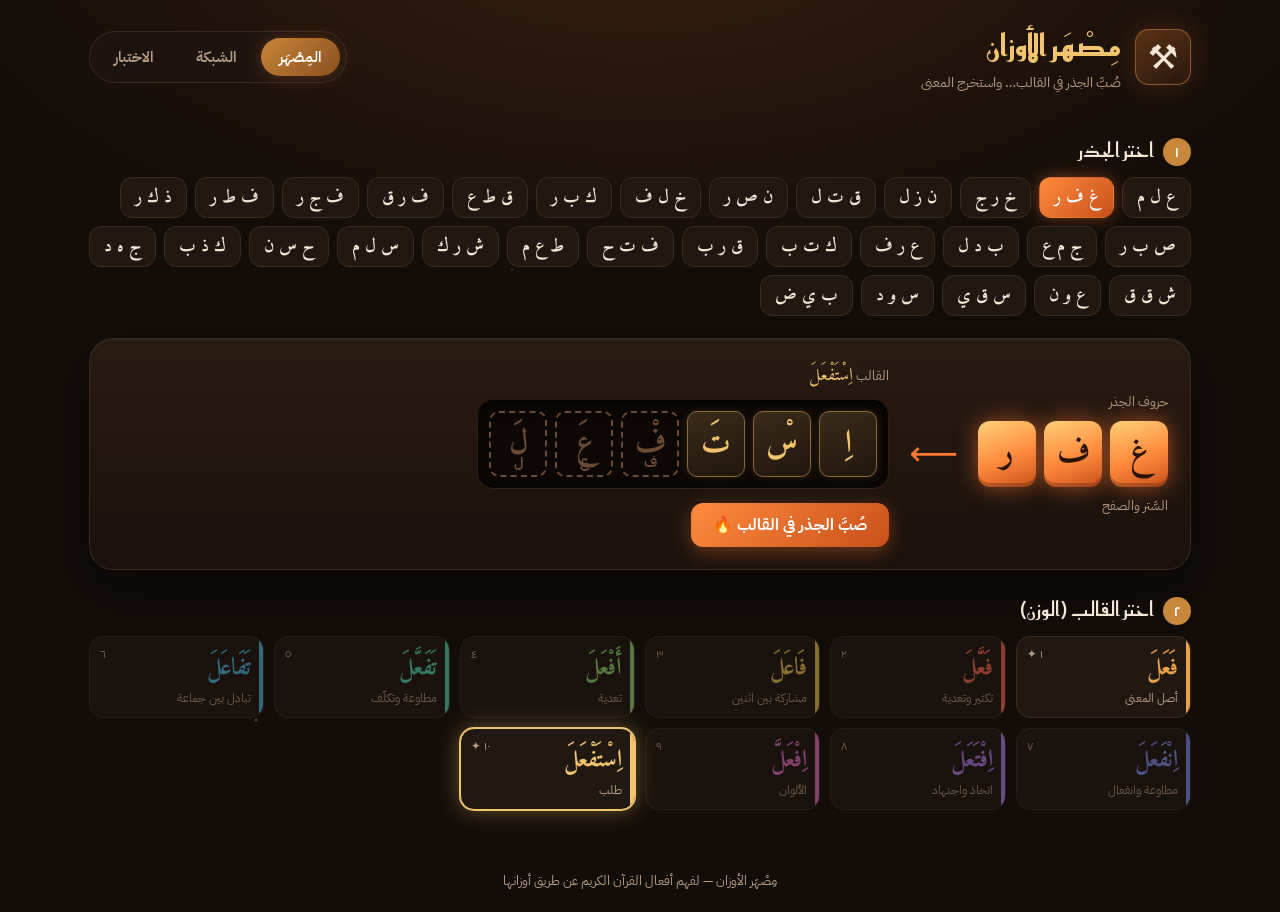
==== index.html @ 7104c115 "Mishar al-Awzan: forge, grid and quiz for Arabic verb forms in the Quran Co-Authored-By: Claude Opus" ====
<!doctype html>
<html lang="ar" dir="rtl">
<head>
<meta charset="utf-8">
<meta name="viewport" content="width=device-width, initial-scale=1">
<title>مِصْهَر الأوزان</title>
<meta name="description" content="اكتشف أوزان الأفعال العربية في القرآن الكريم: صُبَّ حروف الجذر في قالب الوزن واكتشف المعنى">
<link rel="preconnect" href="https://fonts.googleapis.com">
<link rel="preconnect" href="https://fonts.gstatic.com" crossorigin>
<link href="https://fonts.googleapis.com/css2?family=Amiri:wght@400;700&family=Reem+Kufi:wght@500;700&family=IBM+Plex+Sans+Arabic:wght@400;500;600&display=swap" rel="stylesheet">
<link rel="stylesheet" href="css/style.css">
</head>
<body>
<div class="embers" aria-hidden="true"></div>
<header class="top">
  <div class="brand">
    <span class="logo">⚒</span>
    <div>
      <h1>مِصْهَر الأوزان</h1>
      <p>صُبَّ الجذر في القالب… واستخرج المعنى</p>
    </div>
  </div>
  <nav class="tabs" role="tablist">
    <button class="tab active" data-view="forge" role="tab">المِصْهَر</button>
    <button class="tab" data-view="grid" role="tab">الشبكة</button>
    <button class="tab" data-view="quiz" role="tab">الاختبار</button>
  </nav>
</header>

<main>
  <!-- المصهر -->
  <section id="forge" class="view active">
    <div class="step">
      <h2><span class="num">١</span> اختر الجذر</h2>
      <div id="rootList" class="chips"></div>
    </div>

    <div class="anvil">
      <div class="ingots-wrap">
        <div class="label">حروف الجذر</div>
        <div id="ingots" class="ingots"></div>
        <div id="rootGloss" class="gloss"></div>
      </div>
      <div class="pour-arrow" aria-hidden="true">⟵</div>
      <div class="mold-wrap">
        <div class="label">القالب <span id="moldName"></span></div>
        <div id="mold" class="mold"></div>
        <button id="pourBtn" class="pour">صُبَّ الجذر في القالب 🔥</button>
      </div>
    </div>

    <div class="step">
      <h2><span class="num">٢</span> اختر القالب (الوزن)</h2>
      <div id="waznList" class="molds"></div>
    </div>

    <div id="result" class="result hidden"></div>
  </section>

  <!-- الشبكة -->
  <section id="grid" class="view">
    <div class="intro">
      <p>كل سطر <b>جذر</b>، وكل عمود <b>وزن</b>. الخانة المضيئة فعلٌ ورد في القرآن الكريم.
      اقرأ <b>عمودًا</b> لترى المعنى نفسه يتكرّر في جذور مختلفة، واقرأ <b>سطرًا</b> لترى الجذر الواحد يتشكّل بمعانٍ متعدّدة.</p>
      <div class="legend">
        <span><i class="lg on"></i> ورد في القرآن</span>
        <span><i class="lg gen"></i> صيغة قياسية لم ترد في القرآن</span>
      </div>
    </div>
    <div class="grid-scroll"><table id="gridTable" class="gtable"></table></div>
  </section>

  <!-- الاختبار -->
  <section id="quiz" class="view">
    <div class="quiz-head">
      <div class="score">النقاط: <b id="qScore">0</b> / <b id="qTotal">0</b></div>
      <div class="streak">🔥 <b id="qStreak">0</b></div>
    </div>
    <div id="quizCard" class="quiz-card"></div>
  </section>
</main>

<div id="modal" class="modal hidden" role="dialog" aria-modal="true">
  <div class="modal-box">
    <button class="close" aria-label="إغلاق">✕</button>
    <div id="modalBody"></div>
  </div>
</div>

<footer class="foot">مِصْهَر الأوزان — لفهم أفعال القرآن الكريم عن طريق أوزانها</footer>

<script src="js/data.js"></script>
<script src="js/app.js"></script>
</body>
</html>
---- css/style.css ----
:root{
  --bg:#130d09; --bg2:#1d1410; --panel:#221812; --line:#3b2a1f;
  --text:#f4e7d6; --muted:#b59c84; --bronze:#c8873a; --gold:#f2c46d; --molten:#ff7a2f;
  --radius:16px;
  --f-ui:'IBM Plex Sans Arabic',system-ui,sans-serif; --f-head:'Reem Kufi',serif; --f-q:'Amiri',serif;
}
*{box-sizing:border-box}
html,body{margin:0}
body{background:radial-gradient(1200px 600px at 50% -10%,#3a1f10 0%,var(--bg) 60%) fixed,var(--bg);
  color:var(--text);font-family:var(--f-ui);line-height:1.7;min-height:100vh;overflow-x:hidden}
.embers{position:fixed;inset:0;pointer-events:none;z-index:0;
  background-image:radial-gradient(2px 2px at 20% 80%,#ff9a4a88,transparent),radial-gradient(2px 2px at 70% 60%,#ffcf6a66,transparent),
  radial-gradient(1.5px 1.5px at 40% 30%,#ff7a2f66,transparent),radial-gradient(2px 2px at 85% 20%,#ffb35a55,transparent);
  animation:float 18s linear infinite}
@keyframes float{from{transform:translateY(0)}to{transform:translateY(-60px)}}
header,main,footer{position:relative;z-index:1}
.top{display:flex;flex-wrap:wrap;gap:16px;align-items:center;justify-content:space-between;padding:20px 24px;max-width:1150px;margin:auto}
.brand{display:flex;gap:14px;align-items:center}
.logo{font-size:34px;width:56px;height:56px;display:grid;place-items:center;border-radius:14px;
  background:linear-gradient(145deg,#5a3317,#2a170c);box-shadow:inset 0 0 0 1px #8a5a2a,0 0 30px #ff7a2f33}
h1{font-family:var(--f-head);margin:0;font-size:30px;color:var(--gold);letter-spacing:0}
.brand p{margin:0;color:var(--muted);font-size:14px}
.tabs{display:flex;gap:6px;background:var(--bg2);padding:6px;border-radius:999px;border:1px solid var(--line)}
.tab{font:600 15px var(--f-ui);color:var(--muted);background:none;border:0;padding:8px 18px;border-radius:999px;cursor:pointer}
.tab.active{background:linear-gradient(135deg,var(--bronze),#8a4f1e);color:#fff;box-shadow:0 0 18px #ff7a2f44}
main{max-width:1150px;margin:auto;padding:0 24px 40px}
.view{display:none}.view.active{display:block;animation:fade .35s}
@keyframes fade{from{opacity:0;transform:translateY(6px)}to{opacity:1}}
h2{font-family:var(--f-head);font-weight:500;font-size:20px;margin:18px 0 10px;color:var(--text)}
.num{display:inline-grid;place-items:center;width:28px;height:28px;border-radius:50%;background:var(--bronze);color:#fff;font-size:15px;margin-left:6px}
.chips{display:flex;flex-wrap:wrap;gap:8px}
.chip{font:600 18px var(--f-q);background:var(--panel);color:var(--text);border:1px solid var(--line);border-radius:12px;padding:4px 14px;cursor:pointer;transition:.2s}
.chip:hover{border-color:var(--bronze)}
.chip.active{background:linear-gradient(135deg,#ff8a3d,#c8501b);border-color:transparent;color:#fff;box-shadow:0 0 16px #ff7a2f66}

.anvil{display:grid;grid-template-columns:auto auto 1fr;gap:20px;align-items:center;margin:22px 0;padding:22px;border-radius:24px;
  background:linear-gradient(180deg,#2a1b12,#1a110c);border:1px solid var(--line);box-shadow:inset 0 1px 0 #ffffff10,0 20px 50px #0008}
.label{color:var(--muted);font-size:13px;margin-bottom:8px}
.label span{color:var(--gold);font-family:var(--f-q);font-size:18px}
.ingots,.mold{display:flex;gap:8px;direction:rtl}
.ingot{width:58px;height:66px;display:grid;place-items:center;font:700 34px var(--f-q);color:#2a1408;border-radius:12px;
  background:linear-gradient(160deg,#ffd27a,#ff8a3d 55%,#c8501b);box-shadow:0 0 22px #ff7a2f88,inset 0 -4px 0 #0003}
.gloss{color:var(--muted);font-size:13px;margin-top:8px}
.pour-arrow{font-size:34px;color:var(--molten);animation:pulse 1.6s infinite}
@keyframes pulse{50%{opacity:.35;transform:translateX(-6px)}}
.mold-wrap{display:flex;flex-direction:column;align-items:flex-start}
.mold{flex-wrap:wrap;padding:12px;border-radius:16px;background:#0d0806;box-shadow:inset 0 4px 14px #000c,inset 0 0 0 1px #4a3020;min-height:90px}
.slot{width:58px;height:66px;display:grid;place-items:center;font:700 32px var(--f-q);border-radius:10px;position:relative;transition:.4s}
.slot.root{border:2px dashed #6b4a33;color:#6b4a33}
.slot.zaid{background:linear-gradient(160deg,#3a2a18,#22170e);color:var(--gold);border:1px solid #8a6a35;box-shadow:0 0 10px #f2c46d22}
.slot.filled{border-style:solid;border-color:transparent;color:#2a1408;background:linear-gradient(160deg,#ffd27a,#ff8a3d 55%,#c8501b);box-shadow:0 0 22px #ff7a2f99}
.slot.cool{background:linear-gradient(160deg,#e9d3a8,#b88a4a);box-shadow:0 0 8px #f2c46d55}
.slot .ph{font-size:14px;position:absolute;bottom:2px;color:#6b4a33;font-family:var(--f-ui)}
.pour{margin-top:14px;font:700 16px var(--f-ui);border:0;border-radius:12px;padding:10px 22px;cursor:pointer;color:#fff;
  background:linear-gradient(135deg,#ff8a3d,#c8501b);box-shadow:0 6px 20px #ff7a2f55}
.pour:disabled{opacity:.5;cursor:default}
.flyer{position:fixed;z-index:50;pointer-events:none;transition:transform .7s cubic-bezier(.5,-0.3,.4,1.2);margin:0}

.molds{display:grid;grid-template-columns:repeat(auto-fill,minmax(150px,1fr));gap:10px}
.wcard{background:var(--panel);border:1px solid var(--line);border-radius:14px;padding:10px 12px;cursor:pointer;text-align:right;color:var(--text);
  font-family:var(--f-ui);transition:.2s;position:relative;overflow:hidden}
.wcard::before{content:"";position:absolute;inset:0 0 auto auto;width:4px;height:100%;background:var(--c)}
.wcard .p{font:700 24px var(--f-q);color:var(--c)}
.wcard .s{font-size:12px;color:var(--muted)}
.wcard .n{position:absolute;left:10px;top:8px;font-size:12px;color:var(--muted)}
.wcard:hover{transform:translateY(-2px);border-color:var(--c)}
.wcard.active{border-color:var(--c);box-shadow:0 0 0 1px var(--c),0 0 22px color-mix(in srgb,var(--c) 40%,transparent)}
.wcard.dim{opacity:.55}

.result{margin-top:24px;display:grid;gap:16px}
.hidden{display:none!important}
.card{background:var(--panel);border:1px solid var(--line);border-radius:var(--radius);padding:18px 20px}
.verb-hero{display:flex;flex-wrap:wrap;gap:18px;align-items:center}
.verb-big{font:700 64px/1.2 var(--f-q);color:var(--gold);text-shadow:0 0 30px #ff7a2f88}
.tag{display:inline-block;font-size:13px;padding:2px 10px;border-radius:999px;background:#ffffff10;border:1px solid var(--line);color:var(--muted);margin:2px}
.tag.ok{background:#2f5a2a55;border-color:#5a9a4a;color:#bfe8a8}
.tag.no{background:#5a3a2a55;border-color:#8a5a3a;color:#e8c0a0}
.tag.w{border-color:var(--c);color:var(--c)}
.meaning{font-size:18px}
.why{color:var(--gold);font-weight:600}
.ayah{font:400 26px/2 var(--f-q);text-align:center;padding:14px 10px;background:linear-gradient(180deg,#1a120c,#140d09);border-radius:12px;border:1px solid #4a3020}
.ayah mark{background:none;color:var(--molten);font-weight:700;text-shadow:0 0 14px #ff7a2f88}
.ref{display:block;text-align:center;color:var(--muted);font:14px var(--f-ui);margin-top:6px}
.meanings{margin:0;padding:0;list-style:none;display:grid;gap:8px}
.meanings li{padding:8px 12px;border-radius:10px;background:#ffffff06;border-right:3px solid var(--c)}
.meanings b{color:var(--c)}
.family{display:flex;flex-wrap:wrap;gap:8px}
.fam{font:700 20px var(--f-q);padding:4px 12px;border-radius:10px;border:1px solid var(--line);background:#0d0806;color:#6b5a4a;cursor:pointer}
.fam.on{color:var(--c);border-color:var(--c)}
.fam.cur{background:var(--c);color:#1a0f08}
.compare{display:grid;grid-template-columns:repeat(auto-fill,minmax(200px,1fr));gap:10px}
.cmp{padding:10px 12px;border-radius:12px;background:#0d0806;border:1px solid var(--line);cursor:pointer}
.cmp .v{font:700 24px var(--f-q);color:var(--c)}
.cmp .m{font-size:13px;color:var(--muted)}
h3{font-family:var(--f-head);font-weight:500;margin:0 0 10px;font-size:18px;color:var(--gold)}

.intro{color:var(--muted);max-width:820px}
.intro b{color:var(--text)}
.legend{display:flex;gap:18px;font-size:13px}
.lg{display:inline-block;width:14px;height:14px;border-radius:4px;vertical-align:middle;margin-left:4px}
.lg.on{background:var(--molten)}.lg.gen{border:1px dashed #6b4a33}
.grid-scroll{overflow-x:auto;margin-top:14px;border-radius:var(--radius);border:1px solid var(--line);background:var(--panel)}
.gtable{border-collapse:separate;border-spacing:4px;min-width:900px;width:100%}
.gtable th{font:700 18px var(--f-q);color:var(--c,var(--gold));padding:6px;cursor:pointer;white-space:nowrap}
.gtable th small{display:block;font:11px var(--f-ui);color:var(--muted)}
.gtable th.rh{text-align:right;color:var(--text);position:sticky;right:0;background:var(--panel);z-index:2}
.gtable td{text-align:center;font:700 17px var(--f-q);padding:6px 4px;border-radius:8px;white-space:nowrap;height:42px}
.gtable td.on{background:color-mix(in srgb,var(--c) 22%,#140d09);color:var(--c);cursor:pointer;box-shadow:inset 0 0 0 1px color-mix(in srgb,var(--c) 60%,transparent)}
.gtable td.on:hover{background:var(--c);color:#140d09}
.gtable td.gen{color:#5a4a3c;border:1px dashed #3b2a1f;font-weight:400}
.gtable td.none{color:#3b2a1f}
.gtable tr.hl td,.gtable tr.hl th.rh{outline:1px solid #ffffff22}
.gtable .colhl{box-shadow:inset 0 0 0 2px var(--c)!important}

.quiz-head{display:flex;justify-content:space-between;margin:14px 0;font-size:16px;color:var(--muted)}
.quiz-head b{color:var(--gold)}
.quiz-card{background:var(--panel);border:1px solid var(--line);border-radius:24px;padding:24px;max-width:780px;margin:auto}
.q-title{font-family:var(--f-head);font-size:20px;color:var(--gold);margin:0 0 14px}
.opts{display:grid;grid-template-columns:1fr 1fr;gap:10px;margin-top:16px}
.opt{font:700 22px var(--f-q);padding:12px;border-radius:12px;border:1px solid var(--line);background:#0d0806;color:var(--text);cursor:pointer;transition:.2s}
.opt.small{font:500 16px var(--f-ui)}
.opt:hover:not(:disabled){border-color:var(--bronze)}
.opt.right{background:#2f5a2a;border-color:#7ac46a}
.opt.wrong{background:#5a2a2a;border-color:#c46a6a}
.feedback{margin-top:16px}
.next{margin-top:14px}
.modal{position:fixed;inset:0;background:#000b;z-index:100;display:grid;place-items:center;padding:16px}
.modal-box{background:var(--bg2);border:1px solid var(--line);border-radius:20px;max-width:720px;width:100%;max-height:88vh;overflow:auto;padding:22px;position:relative}
.close{position:absolute;left:14px;top:12px;background:none;border:0;color:var(--muted);font-size:20px;cursor:pointer}
.foot{text-align:center;color:var(--muted);font-size:13px;padding:20px}

@media (max-width:760px){
  .top{padding:16px}
  main{padding:0 16px 30px}
  h1{font-size:24px}
  .anvil{grid-template-columns:1fr;padding:16px;gap:10px}
  .pour-arrow{transform:rotate(-90deg);justify-self:center;animation:none}
  .ingot,.slot{width:44px;height:52px;font-size:26px}
  .mold{gap:5px;padding:8px}
  .verb-big{font-size:48px}
  .ayah{font-size:21px}
  .opts{grid-template-columns:1fr}
  .tab{padding:7px 12px;font-size:14px}
}
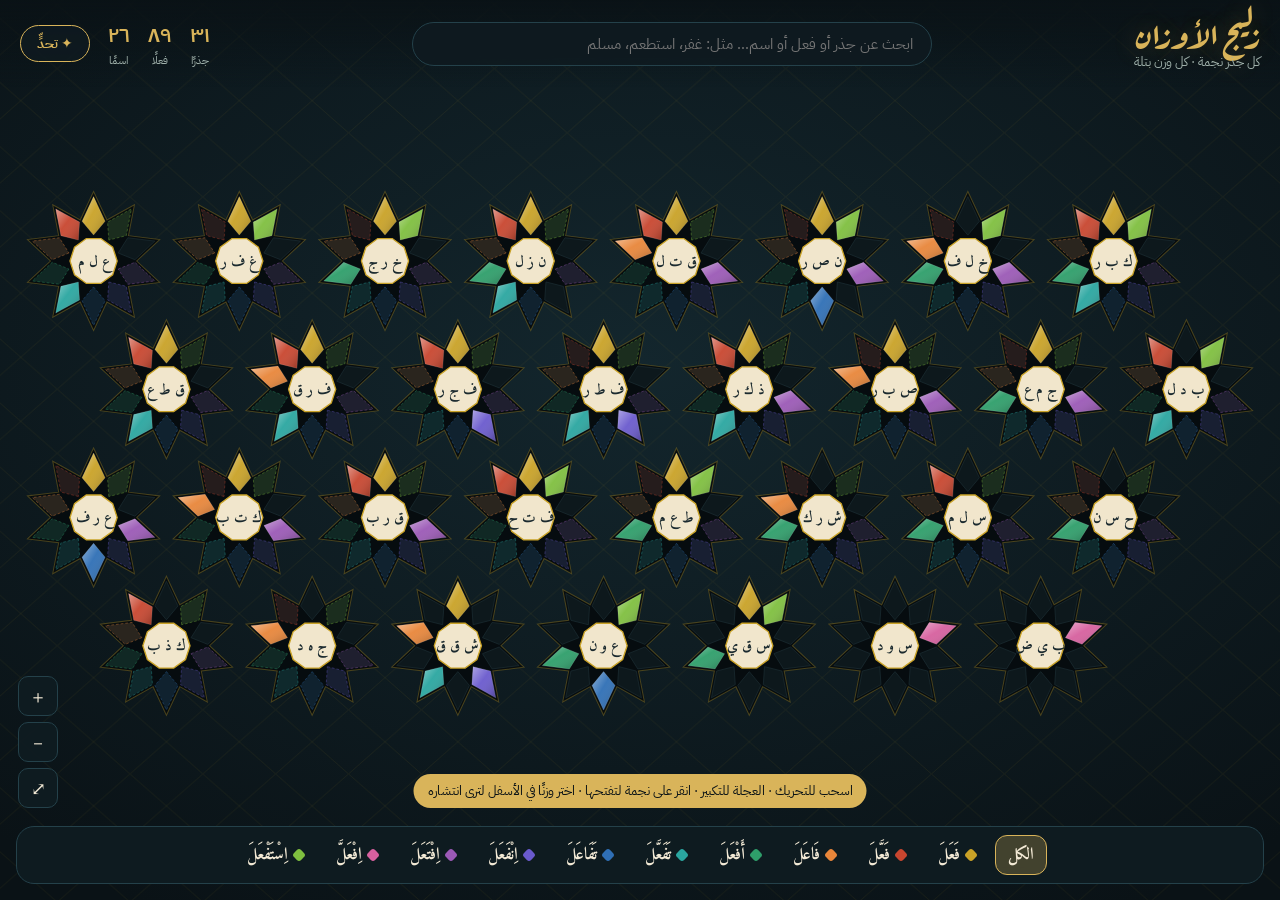
==== commit 13d2ec9c: "Redesign as a zellige wall of 10-point rosettes; add derived noun patterns Co-Authored-By: Claude Op" ====
--- a/index.html
+++ b/index.html
@@ -2,94 +2,64 @@
 <html lang="ar" dir="rtl">
 <head>
 <meta charset="utf-8">
-<meta name="viewport" content="width=device-width, initial-scale=1">
-<title>مِصْهَر الأوزان</title>
-<meta name="description" content="اكتشف أوزان الأفعال العربية في القرآن الكريم: صُبَّ حروف الجذر في قالب الوزن واكتشف المعنى">
+<meta name="viewport" content="width=device-width, initial-scale=1, maximum-scale=1">
+<title>زليج الأوزان</title>
+<meta name="description" content="أوزان الأفعال العربية ومشتقاتها في القرآن الكريم، مرسومة جدارًا من الزليج: كل جذر نجمة، وكل وزن بتلة">
 <link rel="preconnect" href="https://fonts.googleapis.com">
 <link rel="preconnect" href="https://fonts.gstatic.com" crossorigin>
-<link href="https://fonts.googleapis.com/css2?family=Amiri:wght@400;700&family=Reem+Kufi:wght@500;700&family=IBM+Plex+Sans+Arabic:wght@400;500;600&display=swap" rel="stylesheet">
+<link href="https://fonts.googleapis.com/css2?family=Amiri:wght@400;700&family=Aref+Ruqaa:wght@700&family=IBM+Plex+Sans+Arabic:wght@400;500;600&display=swap" rel="stylesheet">
 <link rel="stylesheet" href="css/style.css">
 </head>
 <body>
-<div class="embers" aria-hidden="true"></div>
-<header class="top">
+<svg id="wall" aria-label="جدار الأوزان"></svg>
+
+<header class="hud top">
   <div class="brand">
-    <span class="logo">⚒</span>
-    <div>
-      <h1>مِصْهَر الأوزان</h1>
-      <p>صُبَّ الجذر في القالب… واستخرج المعنى</p>
-    </div>
+    <h1>زليج الأوزان</h1>
+    <p>كل جذر نجمة · كل وزن بتلة</p>
   </div>
-  <nav class="tabs" role="tablist">
-    <button class="tab active" data-view="forge" role="tab">المِصْهَر</button>
-    <button class="tab" data-view="grid" role="tab">الشبكة</button>
-    <button class="tab" data-view="quiz" role="tab">الاختبار</button>
-  </nav>
+  <div class="search">
+    <input id="q" type="search" placeholder="ابحث عن جذر أو فعل أو اسم… مثل: غفر، استطعم، مسلم" autocomplete="off">
+    <div id="results" class="results hidden"></div>
+  </div>
+  <div class="stats">
+    <div><b id="sRoots">٠</b><span>جذرًا</span></div>
+    <div><b id="sVerbs">٠</b><span>فعلًا</span></div>
+    <div><b id="sNouns">٠</b><span>اسمًا</span></div>
+    <button id="quizBtn" class="pill">✦ تحدٍّ</button>
+  </div>
 </header>
 
-<main>
-  <!-- المصهر -->
-  <section id="forge" class="view active">
-    <div class="step">
-      <h2><span class="num">١</span> اختر الجذر</h2>
-      <div id="rootList" class="chips"></div>
-    </div>
+<div class="hud zoom">
+  <button data-z="in" aria-label="تكبير">＋</button>
+  <button data-z="out" aria-label="تصغير">－</button>
+  <button data-z="fit" aria-label="ملء الشاشة">⤢</button>
+</div>
 
-    <div class="anvil">
-      <div class="ingots-wrap">
-        <div class="label">حروف الجذر</div>
-        <div id="ingots" class="ingots"></div>
-        <div id="rootGloss" class="gloss"></div>
-      </div>
-      <div class="pour-arrow" aria-hidden="true">⟵</div>
-      <div class="mold-wrap">
-        <div class="label">القالب <span id="moldName"></span></div>
-        <div id="mold" class="mold"></div>
-        <button id="pourBtn" class="pour">صُبَّ الجذر في القالب 🔥</button>
-      </div>
-    </div>
+<div class="hud hint" id="hint">اسحب للتحريك · العجلة للتكبير · انقر على نجمة لتفتحها · اختر وزنًا في الأسفل لترى انتشاره</div>
 
-    <div class="step">
-      <h2><span class="num">٢</span> اختر القالب (الوزن)</h2>
-      <div id="waznList" class="molds"></div>
-    </div>
+<nav class="hud filters" id="filters"></nav>
 
-    <div id="result" class="result hidden"></div>
-  </section>
+<aside id="side" class="side hidden"><button class="x" aria-label="إغلاق">✕</button><div id="sideBody"></div></aside>
 
-  <!-- الشبكة -->
-  <section id="grid" class="view">
-    <div class="intro">
-      <p>كل سطر <b>جذر</b>، وكل عمود <b>وزن</b>. الخانة المضيئة فعلٌ ورد في القرآن الكريم.
-      اقرأ <b>عمودًا</b> لترى المعنى نفسه يتكرّر في جذور مختلفة، واقرأ <b>سطرًا</b> لترى الجذر الواحد يتشكّل بمعانٍ متعدّدة.</p>
-      <div class="legend">
-        <span><i class="lg on"></i> ورد في القرآن</span>
-        <span><i class="lg gen"></i> صيغة قياسية لم ترد في القرآن</span>
-      </div>
-    </div>
-    <div class="grid-scroll"><table id="gridTable" class="gtable"></table></div>
-  </section>
+<div id="rose" class="rose hidden">
+  <button class="x back" aria-label="رجوع">→ الجدار</button>
+  <div class="rose-stage"><svg id="roseSvg" viewBox="-320 -300 640 600"></svg></div>
+  <div class="rose-panel" id="rosePanel"></div>
+</div>
 
-  <!-- الاختبار -->
-  <section id="quiz" class="view">
-    <div class="quiz-head">
-      <div class="score">النقاط: <b id="qScore">0</b> / <b id="qTotal">0</b></div>
-      <div class="streak">🔥 <b id="qStreak">0</b></div>
-    </div>
-    <div id="quizCard" class="quiz-card"></div>
-  </section>
-</main>
-
-<div id="modal" class="modal hidden" role="dialog" aria-modal="true">
-  <div class="modal-box">
-    <button class="close" aria-label="إغلاق">✕</button>
-    <div id="modalBody"></div>
+<div id="quiz" class="quiz hidden">
+  <div class="quiz-box">
+    <button class="x" aria-label="إغلاق">✕</button>
+    <div class="quiz-head"><span>النقاط <b id="qScore">٠</b> / <b id="qTotal">٠</b></span><span>🔥 <b id="qStreak">٠</b></span></div>
+    <div id="quizCard"></div>
   </div>
 </div>
 
-<footer class="foot">مِصْهَر الأوزان — لفهم أفعال القرآن الكريم عن طريق أوزانها</footer>
+<div id="tip" class="tip hidden"></div>
 
 <script src="js/data.js"></script>
+<script src="js/morph.js"></script>
 <script src="js/app.js"></script>
 </body>
 </html>
--- a/css/style.css
+++ b/css/style.css
@@ -1,144 +1,171 @@
 :root{
-  --bg:#130d09; --bg2:#1d1410; --panel:#221812; --line:#3b2a1f;
-  --text:#f4e7d6; --muted:#b59c84; --bronze:#c8873a; --gold:#f2c46d; --molten:#ff7a2f;
-  --radius:16px;
-  --f-ui:'IBM Plex Sans Arabic',system-ui,sans-serif; --f-head:'Reem Kufi',serif; --f-q:'Amiri',serif;
+  --bg:#0a1216; --ink:#0f1b21; --panel:#101c22ee; --line:#24414a; --text:#f3ead6; --muted:#9fb0aa;
+  --gold:#d9b45a; --ivory:#f1e6cc;
+  --f-ui:'IBM Plex Sans Arabic',system-ui,sans-serif; --f-q:'Amiri',serif; --f-t:'Aref Ruqaa','Amiri',serif;
 }
 *{box-sizing:border-box}
-html,body{margin:0}
-body{background:radial-gradient(1200px 600px at 50% -10%,#3a1f10 0%,var(--bg) 60%) fixed,var(--bg);
-  color:var(--text);font-family:var(--f-ui);line-height:1.7;min-height:100vh;overflow-x:hidden}
-.embers{position:fixed;inset:0;pointer-events:none;z-index:0;
-  background-image:radial-gradient(2px 2px at 20% 80%,#ff9a4a88,transparent),radial-gradient(2px 2px at 70% 60%,#ffcf6a66,transparent),
-  radial-gradient(1.5px 1.5px at 40% 30%,#ff7a2f66,transparent),radial-gradient(2px 2px at 85% 20%,#ffb35a55,transparent);
-  animation:float 18s linear infinite}
-@keyframes float{from{transform:translateY(0)}to{transform:translateY(-60px)}}
-header,main,footer{position:relative;z-index:1}
-.top{display:flex;flex-wrap:wrap;gap:16px;align-items:center;justify-content:space-between;padding:20px 24px;max-width:1150px;margin:auto}
-.brand{display:flex;gap:14px;align-items:center}
-.logo{font-size:34px;width:56px;height:56px;display:grid;place-items:center;border-radius:14px;
-  background:linear-gradient(145deg,#5a3317,#2a170c);box-shadow:inset 0 0 0 1px #8a5a2a,0 0 30px #ff7a2f33}
-h1{font-family:var(--f-head);margin:0;font-size:30px;color:var(--gold);letter-spacing:0}
-.brand p{margin:0;color:var(--muted);font-size:14px}
-.tabs{display:flex;gap:6px;background:var(--bg2);padding:6px;border-radius:999px;border:1px solid var(--line)}
-.tab{font:600 15px var(--f-ui);color:var(--muted);background:none;border:0;padding:8px 18px;border-radius:999px;cursor:pointer}
-.tab.active{background:linear-gradient(135deg,var(--bronze),#8a4f1e);color:#fff;box-shadow:0 0 18px #ff7a2f44}
-main{max-width:1150px;margin:auto;padding:0 24px 40px}
-.view{display:none}.view.active{display:block;animation:fade .35s}
-@keyframes fade{from{opacity:0;transform:translateY(6px)}to{opacity:1}}
-h2{font-family:var(--f-head);font-weight:500;font-size:20px;margin:18px 0 10px;color:var(--text)}
-.num{display:inline-grid;place-items:center;width:28px;height:28px;border-radius:50%;background:var(--bronze);color:#fff;font-size:15px;margin-left:6px}
-.chips{display:flex;flex-wrap:wrap;gap:8px}
-.chip{font:600 18px var(--f-q);background:var(--panel);color:var(--text);border:1px solid var(--line);border-radius:12px;padding:4px 14px;cursor:pointer;transition:.2s}
-.chip:hover{border-color:var(--bronze)}
-.chip.active{background:linear-gradient(135deg,#ff8a3d,#c8501b);border-color:transparent;color:#fff;box-shadow:0 0 16px #ff7a2f66}
+html,body{margin:0;height:100%;overflow:hidden}
+body{background:radial-gradient(1400px 900px at 50% 40%,#13262d 0%,var(--bg) 70%);color:var(--text);font-family:var(--f-ui);line-height:1.7}
+button{font-family:inherit}
+.hidden{display:none!important}
+.muted{color:var(--muted)}
 
-.anvil{display:grid;grid-template-columns:auto auto 1fr;gap:20px;align-items:center;margin:22px 0;padding:22px;border-radius:24px;
-  background:linear-gradient(180deg,#2a1b12,#1a110c);border:1px solid var(--line);box-shadow:inset 0 1px 0 #ffffff10,0 20px 50px #0008}
-.label{color:var(--muted);font-size:13px;margin-bottom:8px}
-.label span{color:var(--gold);font-family:var(--f-q);font-size:18px}
-.ingots,.mold{display:flex;gap:8px;direction:rtl}
-.ingot{width:58px;height:66px;display:grid;place-items:center;font:700 34px var(--f-q);color:#2a1408;border-radius:12px;
-  background:linear-gradient(160deg,#ffd27a,#ff8a3d 55%,#c8501b);box-shadow:0 0 22px #ff7a2f88,inset 0 -4px 0 #0003}
-.gloss{color:var(--muted);font-size:13px;margin-top:8px}
-.pour-arrow{font-size:34px;color:var(--molten);animation:pulse 1.6s infinite}
-@keyframes pulse{50%{opacity:.35;transform:translateX(-6px)}}
-.mold-wrap{display:flex;flex-direction:column;align-items:flex-start}
-.mold{flex-wrap:wrap;padding:12px;border-radius:16px;background:#0d0806;box-shadow:inset 0 4px 14px #000c,inset 0 0 0 1px #4a3020;min-height:90px}
-.slot{width:58px;height:66px;display:grid;place-items:center;font:700 32px var(--f-q);border-radius:10px;position:relative;transition:.4s}
-.slot.root{border:2px dashed #6b4a33;color:#6b4a33}
-.slot.zaid{background:linear-gradient(160deg,#3a2a18,#22170e);color:var(--gold);border:1px solid #8a6a35;box-shadow:0 0 10px #f2c46d22}
-.slot.filled{border-style:solid;border-color:transparent;color:#2a1408;background:linear-gradient(160deg,#ffd27a,#ff8a3d 55%,#c8501b);box-shadow:0 0 22px #ff7a2f99}
-.slot.cool{background:linear-gradient(160deg,#e9d3a8,#b88a4a);box-shadow:0 0 8px #f2c46d55}
-.slot .ph{font-size:14px;position:absolute;bottom:2px;color:#6b4a33;font-family:var(--f-ui)}
-.pour{margin-top:14px;font:700 16px var(--f-ui);border:0;border-radius:12px;padding:10px 22px;cursor:pointer;color:#fff;
-  background:linear-gradient(135deg,#ff8a3d,#c8501b);box-shadow:0 6px 20px #ff7a2f55}
-.pour:disabled{opacity:.5;cursor:default}
-.flyer{position:fixed;z-index:50;pointer-events:none;transition:transform .7s cubic-bezier(.5,-0.3,.4,1.2);margin:0}
+/* الجدار */
+#wall{position:fixed;inset:0;width:100%;height:100%;touch-action:none;cursor:grab;user-select:none}
+#wall:active{cursor:grabbing}
+.tile{cursor:pointer;animation:pop .7s cubic-bezier(.3,1.5,.5,1) both}
+.tile .in{transform-box:fill-box;transform-origin:center;transition:scale .25s}
+.tile:hover .in{scale:1.1}
+.glaze{fill:url(#glaze);pointer-events:none}
+@keyframes pop{from{opacity:0;transform-box:fill-box;scale:.2}to{opacity:1;scale:1}}
+.tile:hover .grout{stroke:var(--gold);stroke-width:3}
+.grout{fill:#060c0f;stroke:#c9a22755;stroke-width:1.5}
+.petal{transition:opacity .35s,filter .35s}
+.petal.quran{fill:var(--c);stroke:#ffffff30;stroke-width:1}
+.petal.gen{fill:color-mix(in srgb,var(--c) 14%,#0b1519);stroke:color-mix(in srgb,var(--c) 45%,transparent);stroke-width:1.2;stroke-dasharray:4 3}
+.petal.none{fill:#0d181c;stroke:#1d2f35}
+.core{fill:var(--ivory);stroke:#c9a227;stroke-width:2}
+.letters{fill:#1b2a2f;text-anchor:middle;font-family:var(--f-q);font-weight:700;pointer-events:none}
+.gl{pointer-events:none}
+.link{fill:#c9a22744;stroke:#c9a22788;stroke-width:1}
+#wall.filtering .petal{opacity:.12}
+#wall.filtering .petal.hit{opacity:1;filter:drop-shadow(0 0 10px var(--c))}
+#wall.filtering .petal.hit.gen{opacity:.5;filter:none}
 
-.molds{display:grid;grid-template-columns:repeat(auto-fill,minmax(150px,1fr));gap:10px}
-.wcard{background:var(--panel);border:1px solid var(--line);border-radius:14px;padding:10px 12px;cursor:pointer;text-align:right;color:var(--text);
-  font-family:var(--f-ui);transition:.2s;position:relative;overflow:hidden}
-.wcard::before{content:"";position:absolute;inset:0 0 auto auto;width:4px;height:100%;background:var(--c)}
-.wcard .p{font:700 24px var(--f-q);color:var(--c)}
-.wcard .s{font-size:12px;color:var(--muted)}
-.wcard .n{position:absolute;left:10px;top:8px;font-size:12px;color:var(--muted)}
-.wcard:hover{transform:translateY(-2px);border-color:var(--c)}
-.wcard.active{border-color:var(--c);box-shadow:0 0 0 1px var(--c),0 0 22px color-mix(in srgb,var(--c) 40%,transparent)}
-.wcard.dim{opacity:.55}
+/* واجهة عائمة */
+.hud{position:fixed;z-index:10}
+.top{top:0;inset-inline:0;display:flex;gap:16px;align-items:center;justify-content:space-between;padding:14px 20px;
+  background:linear-gradient(#0a1216f2,#0a121600);pointer-events:none}
+.top>*{pointer-events:auto}
+.brand h1{margin:0;font:700 34px/1.1 var(--f-t);color:var(--gold);text-shadow:0 0 24px #d9b45a55}
+.brand p{margin:0;font-size:13px;color:var(--muted);letter-spacing:0}
+.search{position:relative;flex:1;max-width:520px}
+.search input{width:100%;font:15px var(--f-ui);color:var(--text);background:#0f1b21cc;border:1px solid var(--line);border-radius:999px;padding:10px 18px;outline:none;backdrop-filter:blur(8px)}
+.search input:focus{border-color:var(--gold)}
+.results{position:absolute;top:110%;inset-inline:0;background:var(--panel);border:1px solid var(--line);border-radius:16px;padding:6px;max-height:60vh;overflow:auto;backdrop-filter:blur(10px)}
+.results button{display:flex;justify-content:space-between;align-items:center;width:100%;background:none;border:0;color:var(--text);padding:8px 12px;border-radius:10px;cursor:pointer;text-align:right}
+.results button:hover{background:#ffffff10}
+.results b{font:700 20px var(--f-q)}.results span{font-size:12px;color:var(--muted)}
+.results p{margin:8px 12px}
+.stats{display:flex;gap:18px;align-items:center}
+.stats div{text-align:center;line-height:1.1}
+.stats b{display:block;font:600 22px var(--f-ui);color:var(--gold)}
+.stats span{font-size:11px;color:var(--muted)}
+.pill{font:600 14px var(--f-ui);color:var(--gold);background:#0f1b21cc;border:1px solid var(--gold);border-radius:999px;padding:7px 16px;cursor:pointer}
+.pill.solid{background:var(--gold);color:#0a1216}
+.zoom{left:18px;bottom:92px;display:flex;flex-direction:column;gap:6px}
+.zoom button{width:40px;height:40px;border-radius:10px;border:1px solid var(--line);background:var(--panel);color:var(--text);font-size:18px;cursor:pointer}
+.hint{bottom:92px;right:50%;transform:translateX(50%);font-size:13px;color:#0a1216;background:var(--gold);padding:6px 14px;border-radius:999px;transition:opacity 1s;white-space:nowrap}
+.hint.fade{opacity:0;pointer-events:none}
+.filters{bottom:16px;inset-inline:16px;display:flex;gap:6px;justify-content:center;flex-wrap:nowrap;overflow-x:auto;padding:8px;background:var(--panel);border:1px solid var(--line);border-radius:18px;backdrop-filter:blur(10px);scrollbar-width:none}
+.f{flex:none;display:flex;align-items:center;gap:6px;font:700 17px var(--f-q);color:var(--text);background:none;border:1px solid transparent;border-radius:12px;padding:4px 12px;cursor:pointer;white-space:nowrap}
+.f i{width:10px;height:10px;border-radius:3px;background:var(--c);transform:rotate(45deg)}
+.f:hover{border-color:var(--line)}
+.f.on{background:color-mix(in srgb,var(--c,var(--gold)) 25%,transparent);border-color:var(--c,var(--gold))}
+.tip{position:fixed;z-index:30;transform:translate(-50%,-100%);background:var(--panel);border:1px solid var(--gold);border-radius:12px;padding:6px 12px;font-size:13px;pointer-events:none;text-align:center;white-space:nowrap}
+.tip b{font:700 18px var(--f-q);color:var(--gold)}
 
-.result{margin-top:24px;display:grid;gap:16px}
-.hidden{display:none!important}
-.card{background:var(--panel);border:1px solid var(--line);border-radius:var(--radius);padding:18px 20px}
-.verb-hero{display:flex;flex-wrap:wrap;gap:18px;align-items:center}
-.verb-big{font:700 64px/1.2 var(--f-q);color:var(--gold);text-shadow:0 0 30px #ff7a2f88}
-.tag{display:inline-block;font-size:13px;padding:2px 10px;border-radius:999px;background:#ffffff10;border:1px solid var(--line);color:var(--muted);margin:2px}
-.tag.ok{background:#2f5a2a55;border-color:#5a9a4a;color:#bfe8a8}
-.tag.no{background:#5a3a2a55;border-color:#8a5a3a;color:#e8c0a0}
-.tag.w{border-color:var(--c);color:var(--c)}
-.meaning{font-size:18px}
-.why{color:var(--gold);font-weight:600}
-.ayah{font:400 26px/2 var(--f-q);text-align:center;padding:14px 10px;background:linear-gradient(180deg,#1a120c,#140d09);border-radius:12px;border:1px solid #4a3020}
-.ayah mark{background:none;color:var(--molten);font-weight:700;text-shadow:0 0 14px #ff7a2f88}
-.ref{display:block;text-align:center;color:var(--muted);font:14px var(--f-ui);margin-top:6px}
-.meanings{margin:0;padding:0;list-style:none;display:grid;gap:8px}
-.meanings li{padding:8px 12px;border-radius:10px;background:#ffffff06;border-right:3px solid var(--c)}
-.meanings b{color:var(--c)}
-.family{display:flex;flex-wrap:wrap;gap:8px}
-.fam{font:700 20px var(--f-q);padding:4px 12px;border-radius:10px;border:1px solid var(--line);background:#0d0806;color:#6b5a4a;cursor:pointer}
-.fam.on{color:var(--c);border-color:var(--c)}
-.fam.cur{background:var(--c);color:#1a0f08}
-.compare{display:grid;grid-template-columns:repeat(auto-fill,minmax(200px,1fr));gap:10px}
-.cmp{padding:10px 12px;border-radius:12px;background:#0d0806;border:1px solid var(--line);cursor:pointer}
-.cmp .v{font:700 24px var(--f-q);color:var(--c)}
-.cmp .m{font-size:13px;color:var(--muted)}
-h3{font-family:var(--f-head);font-weight:500;margin:0 0 10px;font-size:18px;color:var(--gold)}
+/* لوحة جانبية */
+.side{position:fixed;z-index:15;top:80px;bottom:90px;left:16px;width:min(400px,calc(100vw - 32px));background:var(--panel);border:1px solid var(--line);border-radius:20px;padding:18px;overflow:auto;backdrop-filter:blur(12px);animation:slide .35s}
+@keyframes slide{from{opacity:0;transform:translateX(-20px)}}
+.x{position:absolute;top:10px;left:12px;background:none;border:0;color:var(--muted);font-size:18px;cursor:pointer;z-index:2}
+h3{font:600 15px var(--f-ui);color:var(--gold);margin:18px 0 8px}
+.wz-head{display:flex;gap:14px;align-items:center}
+.wz-head span{font-size:13px;color:var(--muted)}
+.wz-p{font:700 40px var(--f-q);color:var(--c);text-shadow:0 0 18px color-mix(in srgb,var(--c) 50%,transparent)}
+.wz-p.sm{font-size:26px}
+.meanings{list-style:none;margin:10px 0 0;padding:0;display:grid;gap:6px}
+.meanings li{padding:7px 10px;border-radius:10px;background:#ffffff07;border-right:3px solid var(--c);font-size:14px}
+.meanings b{color:var(--c);margin-left:4px}
+.ptable{display:grid;grid-template-columns:repeat(auto-fill,minmax(110px,1fr));gap:6px}
+.ptable div{background:#ffffff07;border:1px solid color-mix(in srgb,var(--c) 35%,transparent);border-radius:10px;padding:6px 10px}
+.ptable span{display:block;font-size:11px;color:var(--muted)}
+.ptable b{font:700 20px var(--f-q);color:var(--c)}
+.vlist{display:flex;flex-wrap:wrap;gap:6px}
+.vchip{display:flex;flex-direction:column;align-items:flex-start;background:#ffffff07;border:1px solid var(--line);border-radius:10px;padding:4px 10px;cursor:pointer;color:var(--text);text-align:right}
+.vchip:hover{border-color:var(--c)}
+.vchip b{font:700 19px var(--f-q);color:var(--c)}
+.vchip span{font-size:11px;color:var(--muted)}
 
-.intro{color:var(--muted);max-width:820px}
-.intro b{color:var(--text)}
-.legend{display:flex;gap:18px;font-size:13px}
-.lg{display:inline-block;width:14px;height:14px;border-radius:4px;vertical-align:middle;margin-left:4px}
-.lg.on{background:var(--molten)}.lg.gen{border:1px dashed #6b4a33}
-.grid-scroll{overflow-x:auto;margin-top:14px;border-radius:var(--radius);border:1px solid var(--line);background:var(--panel)}
-.gtable{border-collapse:separate;border-spacing:4px;min-width:900px;width:100%}
-.gtable th{font:700 18px var(--f-q);color:var(--c,var(--gold));padding:6px;cursor:pointer;white-space:nowrap}
-.gtable th small{display:block;font:11px var(--f-ui);color:var(--muted)}
-.gtable th.rh{text-align:right;color:var(--text);position:sticky;right:0;background:var(--panel);z-index:2}
-.gtable td{text-align:center;font:700 17px var(--f-q);padding:6px 4px;border-radius:8px;white-space:nowrap;height:42px}
-.gtable td.on{background:color-mix(in srgb,var(--c) 22%,#140d09);color:var(--c);cursor:pointer;box-shadow:inset 0 0 0 1px color-mix(in srgb,var(--c) 60%,transparent)}
-.gtable td.on:hover{background:var(--c);color:#140d09}
-.gtable td.gen{color:#5a4a3c;border:1px dashed #3b2a1f;font-weight:400}
-.gtable td.none{color:#3b2a1f}
-.gtable tr.hl td,.gtable tr.hl th.rh{outline:1px solid #ffffff22}
-.gtable .colhl{box-shadow:inset 0 0 0 2px var(--c)!important}
+/* النجمة المفتوحة */
+.rose{position:fixed;inset:0;z-index:20;display:grid;grid-template-columns:minmax(360px,440px) 1fr;background:#071014ee;backdrop-filter:blur(6px)}
+.rose.enter .rose-stage svg{animation:bloom .8s cubic-bezier(.3,1.4,.5,1)}
+.rose.enter .rose-panel{animation:slide .5s}
+@keyframes bloom{from{transform:scale(.3) rotate(-40deg);opacity:0}}
+.back{position:absolute;top:14px;left:18px;font:600 15px var(--f-ui);color:var(--gold);border:1px solid var(--gold);border-radius:999px;padding:6px 16px;background:#0a1216}
+.rose-stage{display:grid;place-items:center;padding:20px;min-height:0;grid-column:2;grid-row:1}
+.rose-stage svg{width:min(100%,82vh);height:auto;overflow:visible}
+.halo{fill:none;stroke:#c9a22733;stroke-width:1;stroke-dasharray:2 6}
+.rose-stage .petal{cursor:pointer}
+.rose-stage .petal:hover{filter:brightness(1.25)}
+.rose-stage .petal.sel{stroke:#fff;stroke-width:3;filter:drop-shadow(0 0 16px var(--c))}
+.lab{cursor:pointer}
+.lab text{text-anchor:middle;font-family:var(--f-q);font-weight:700}
+.lab .lv{fill:var(--c)}
+.lab .lp{fill:var(--muted);font-weight:400}
+.lab.gen .lv{fill:#6f817c;font-weight:400}
+.lab.none .lv{fill:#2a3c42}
+.lab.sel .lv{fill:#fff;filter:drop-shadow(0 0 8px var(--c))}
+.lab:hover .lv{text-decoration:underline}
+.rose-panel{grid-column:1;grid-row:1;overflow:auto;padding:22px;background:var(--panel);border-left:1px solid var(--line)}
+.rp-root b{font:700 26px var(--f-q);color:var(--ivory)}
+.rp-root span{color:var(--muted);font-size:14px}
+.rp-w{display:flex;align-items:center;gap:10px;color:var(--muted);font-size:14px}
+.big-verb{font:700 70px/1.3 var(--f-q);color:var(--c);text-shadow:0 0 28px color-mix(in srgb,var(--c) 45%,transparent);margin:6px 0}
+.anat{display:flex;gap:5px;margin:0 0 10px}
+.anat span{min-width:40px;height:48px;display:grid;place-items:center;border-radius:8px;font:700 24px var(--f-q);position:relative;padding:0 4px}
+.anat .z{background:#2a2414;color:var(--gold);border:1px solid #d9b45a66}
+.anat .rl{background:var(--c);color:#0a1216;box-shadow:0 0 12px color-mix(in srgb,var(--c) 50%,transparent)}
+.anat small{position:absolute;bottom:-1px;font:10px var(--f-ui);opacity:.7}
+.tags{display:flex;flex-wrap:wrap;gap:6px}
+.tag{font-size:12px;padding:2px 10px;border-radius:999px;border:1px solid var(--line);color:var(--muted);display:inline-flex;align-items:center;gap:4px}
+.tag.ok{border-color:#5fae6a;color:#b6e6b0;background:#5fae6a22}
+.tag.no{border-color:#8a6a4a;color:#e6c8a8}
+.dot{width:9px;height:9px;border-radius:50%;display:inline-block}
+.dot.z{background:var(--gold)}.dot.rl{background:#e8e0c8}
+.mean{margin:12px 0 0;font-size:16px}
+.why{margin:2px 0 10px;color:var(--c,var(--gold));font-weight:600}
+.ayah{font:400 24px/2 var(--f-q);text-align:center;background:#060c0f;border:1px solid #c9a22744;border-radius:14px;padding:12px}
+.ayah.sm{font-size:20px;margin-top:8px}
+.ayah mark{background:none;color:var(--gold);font-weight:700;text-shadow:0 0 12px #d9b45a88}
+.ref{display:block;font:13px var(--f-ui);color:var(--muted)}
+.ders{display:grid;grid-template-columns:1fr 1fr;gap:8px}
+.der{background:#ffffff07;border:1px solid color-mix(in srgb,var(--c) 30%,transparent);border-radius:12px;padding:8px 12px;position:relative}
+.der span{display:block;font-size:11px;color:var(--muted)}
+.der b{font:700 24px var(--f-q);color:var(--text)}
+.der small{display:block;font:15px var(--f-q);color:var(--c)}
+.der em{position:absolute;top:6px;left:8px;font:normal 11px var(--f-ui);color:#b6e6b0}
+.der.q{cursor:pointer;border-color:#5fae6a;box-shadow:0 0 12px #5fae6a33}
+.card{background:#ffffff07;border:1px solid var(--line);border-radius:12px;padding:12px;margin-top:12px}
 
-.quiz-head{display:flex;justify-content:space-between;margin:14px 0;font-size:16px;color:var(--muted)}
+/* التحدّي */
+.quiz{position:fixed;inset:0;z-index:40;background:#000b;display:grid;place-items:center;padding:16px}
+.quiz-box{position:relative;background:var(--ink);border:1px solid var(--gold);border-radius:22px;padding:22px;width:min(720px,100%);max-height:92vh;overflow:auto}
+.quiz-head{display:flex;justify-content:space-between;color:var(--muted);margin:0 0 10px 30px}
 .quiz-head b{color:var(--gold)}
-.quiz-card{background:var(--panel);border:1px solid var(--line);border-radius:24px;padding:24px;max-width:780px;margin:auto}
-.q-title{font-family:var(--f-head);font-size:20px;color:var(--gold);margin:0 0 14px}
-.opts{display:grid;grid-template-columns:1fr 1fr;gap:10px;margin-top:16px}
-.opt{font:700 22px var(--f-q);padding:12px;border-radius:12px;border:1px solid var(--line);background:#0d0806;color:var(--text);cursor:pointer;transition:.2s}
-.opt.small{font:500 16px var(--f-ui)}
-.opt:hover:not(:disabled){border-color:var(--bronze)}
-.opt.right{background:#2f5a2a;border-color:#7ac46a}
-.opt.wrong{background:#5a2a2a;border-color:#c46a6a}
-.feedback{margin-top:16px}
-.next{margin-top:14px}
-.modal{position:fixed;inset:0;background:#000b;z-index:100;display:grid;place-items:center;padding:16px}
-.modal-box{background:var(--bg2);border:1px solid var(--line);border-radius:20px;max-width:720px;width:100%;max-height:88vh;overflow:auto;padding:22px;position:relative}
-.close{position:absolute;left:14px;top:12px;background:none;border:0;color:var(--muted);font-size:20px;cursor:pointer}
-.foot{text-align:center;color:var(--muted);font-size:13px;padding:20px}
+.q-title{font:600 17px var(--f-ui);color:var(--gold)}
+.q-title span{font-family:var(--f-q);font-size:20px}
+.opts{display:grid;grid-template-columns:1fr 1fr;gap:8px;margin-top:14px}
+.opt{font:700 22px var(--f-q);padding:10px;border-radius:12px;border:1px solid var(--line);background:#060c0f;color:var(--text);cursor:pointer}
+.opt.sm{font:500 15px var(--f-ui)}
+.opt:hover:not(:disabled){border-color:var(--gold)}
+.opt.right{background:#21492a;border-color:#6fc47a}.opt.wrong{background:#4a2121;border-color:#c46f6f}
+.good{color:#9be08a}.bad{color:#ff9a8a}
+.qbtns{display:flex;gap:8px;justify-content:flex-end}
 
-@media (max-width:760px){
-  .top{padding:16px}
-  main{padding:0 16px 30px}
-  h1{font-size:24px}
-  .anvil{grid-template-columns:1fr;padding:16px;gap:10px}
-  .pour-arrow{transform:rotate(-90deg);justify-self:center;animation:none}
-  .ingot,.slot{width:44px;height:52px;font-size:26px}
-  .mold{gap:5px;padding:8px}
-  .verb-big{font-size:48px}
-  .ayah{font-size:21px}
+@media (max-width:820px){
+  .top{flex-wrap:wrap;padding:10px 16px;gap:8px}
+  .brand h1{font-size:26px}.brand p{display:none}
+  .search{order:3;flex-basis:100%;max-width:none}
+  .stats{gap:10px}.stats b{font-size:17px}
+  .hint{display:none}
+  .zoom{bottom:84px;left:12px}
+  .filters{inset-inline:8px;bottom:8px;justify-content:flex-start}
+  .side{top:auto;bottom:76px;left:8px;right:8px;width:auto;max-height:55vh}
+  .rose{grid-template-columns:1fr;grid-template-rows:40vh 1fr}
+  .rose-stage{grid-column:1;grid-row:1;padding:44px 8px 0}
+  .rose-stage svg{width:auto;height:calc(40vh - 50px);max-width:100%}
+  .rose-panel{grid-row:2;border:0;border-top:1px solid var(--line)}
+  .big-verb{font-size:52px}
   .opts{grid-template-columns:1fr}
-  .tab{padding:7px 12px;font-size:14px}
 }
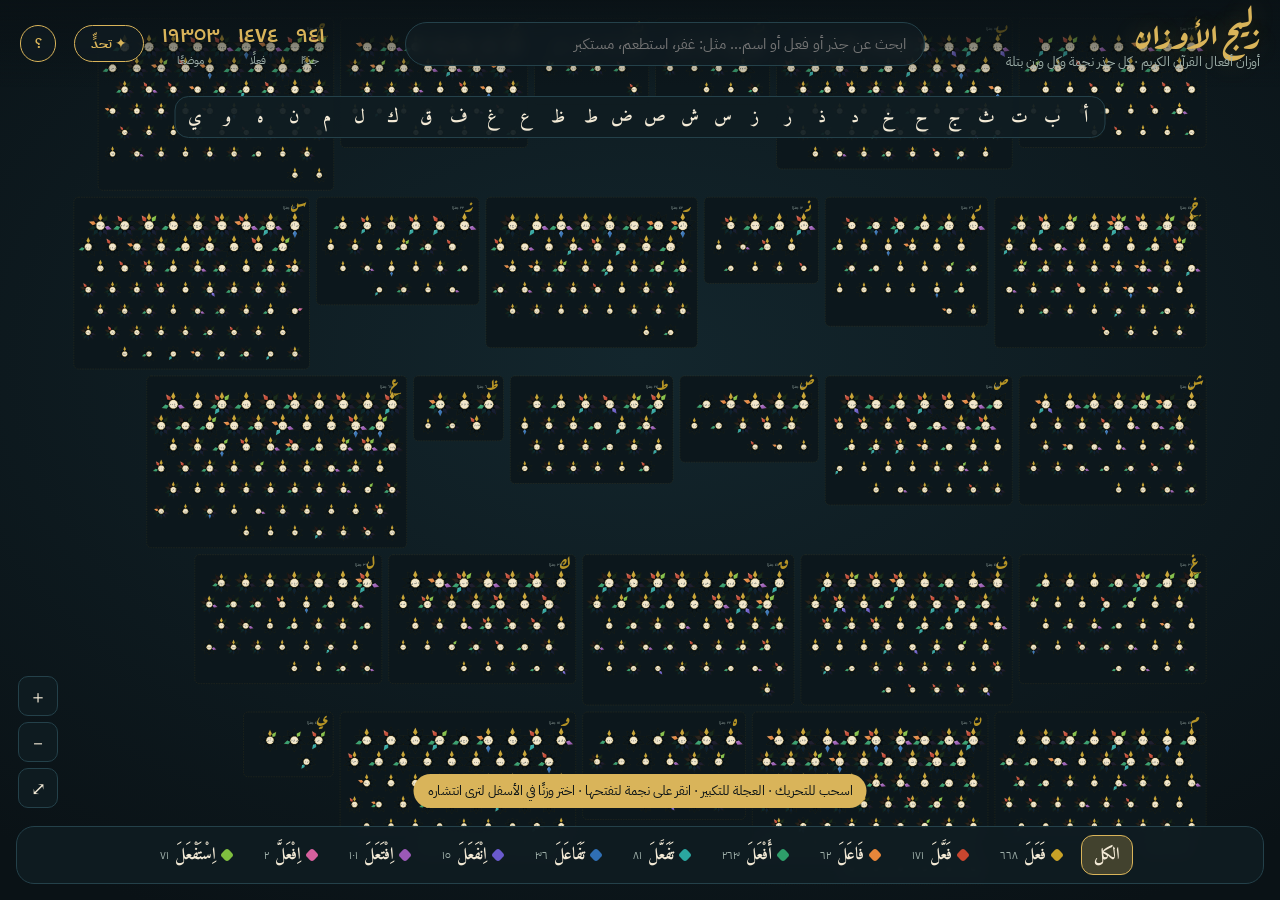
==== commit 7ab3dfb8: "Build the wall from the Quranic corpus data of roots: all 941 verb roots, Tanzil verses, Ibn Faris a" ====
--- a/index.html
+++ b/index.html
@@ -7,28 +7,32 @@
 <meta name="description" content="أوزان الأفعال العربية ومشتقاتها في القرآن الكريم، مرسومة جدارًا من الزليج: كل جذر نجمة، وكل وزن بتلة">
 <link rel="preconnect" href="https://fonts.googleapis.com">
 <link rel="preconnect" href="https://fonts.gstatic.com" crossorigin>
-<link href="https://fonts.googleapis.com/css2?family=Amiri:wght@400;700&family=Aref+Ruqaa:wght@700&family=IBM+Plex+Sans+Arabic:wght@400;500;600&display=swap" rel="stylesheet">
+<link href="https://fonts.googleapis.com/css2?family=Amiri:wght@400;700&family=Amiri+Quran&family=Aref+Ruqaa:wght@700&family=IBM+Plex+Sans+Arabic:wght@400;500;600&display=swap" rel="stylesheet">
 <link rel="stylesheet" href="css/style.css">
 </head>
 <body>
 <svg id="wall" aria-label="جدار الأوزان"></svg>
+<div id="loading" class="loading">جارٍ رصّ الزليج…</div>
 
 <header class="hud top">
   <div class="brand">
     <h1>زليج الأوزان</h1>
-    <p>كل جذر نجمة · كل وزن بتلة</p>
+    <p>أوزان أفعال القرآن الكريم · كل جذر نجمة وكل وزن بتلة</p>
   </div>
   <div class="search">
-    <input id="q" type="search" placeholder="ابحث عن جذر أو فعل أو اسم… مثل: غفر، استطعم، مسلم" autocomplete="off">
+    <input id="q" type="search" placeholder="ابحث عن جذر أو فعل أو اسم… مثل: غفر، استطعم، مستكبر" autocomplete="off">
     <div id="results" class="results hidden"></div>
   </div>
   <div class="stats">
     <div><b id="sRoots">٠</b><span>جذرًا</span></div>
     <div><b id="sVerbs">٠</b><span>فعلًا</span></div>
-    <div><b id="sNouns">٠</b><span>اسمًا</span></div>
+    <div><b id="sTokens">٠</b><span>موضعًا</span></div>
     <button id="quizBtn" class="pill">✦ تحدٍّ</button>
+    <button id="aboutBtn" class="pill round" aria-label="عن الموقع">؟</button>
   </div>
 </header>
+
+<nav class="hud abc" id="letters"></nav>
 
 <div class="hud zoom">
   <button data-z="in" aria-label="تكبير">＋</button>
@@ -56,6 +60,23 @@
   </div>
 </div>
 
+<div id="about" class="quiz hidden">
+  <div class="quiz-box about">
+    <button class="x" aria-label="إغلاق">✕</button>
+    <h2>زليج الأوزان</h2>
+    <p>في العربية عشرة أوزان رئيسة للفعل الثلاثي، لكلٍّ منها معنى يضيفه إلى الجذر: <b>اِسْتَفْعَلَ</b> للطلب، <b>فَاعَلَ</b> للمشاركة، <b>أَفْعَلَ</b> للتعدية… فإذا عرفتَ الوزن وقارنتَه بأفعال أخرى عليه، فهمتَ الفعل في الآية.</p>
+    <p>كل جذر في الجدار <b>نجمة عشرية</b>، وكل بتلة وزن: الملوّنة وردت في القرآن، والمنقّطة صيغة قياسية لم ترد، والمعتمة لا تُصاغ. الجذور مرتّبة في ألواح بحسب الحرف الأول، وحجم النجمة بعدد مواضع أفعالها.</p>
+    <h3>المصادر</h3>
+    <ul>
+      <li><a href="https://corpus.quran.com" target="_blank" rel="noopener">مدوّنة القرآن العربية</a> (Quranic Arabic Corpus، جامعة ليدز) — الجذور والأفعال وأوزانها وصيغها ومواضعها، والمشتقات (GPL).</li>
+      <li><a href="https://tanzil.net" target="_blank" rel="noopener">مشروع تنزيل</a> — نصّ الآيات بالرسم العثماني، منقول حرفيًا (CC BY 3.0).</li>
+      <li>ابن فارس، <b>مقاييس اللغة</b>؛ والراغب الأصفهاني، <b>المفردات في غريب القرآن</b> — عبر OpenITI (ملك عام).</li>
+      <li>البيانات مأخوذة من مشروع <a href="https://hsnsalhi.github.io/roots/" target="_blank" rel="noopener">غابة الجذور</a>.</li>
+    </ul>
+    <p class="muted">صيغ المشتقات غير الواردة تُولَّد قياسًا، وشروح المعاني المختصرة لبعض الأفعال اجتهادية.</p>
+  </div>
+</div>
+
 <div id="tip" class="tip hidden"></div>
 
 <script src="js/data.js"></script>
--- a/css/style.css
+++ b/css/style.css
@@ -1,7 +1,7 @@
 :root{
   --bg:#0a1216; --ink:#0f1b21; --panel:#101c22ee; --line:#24414a; --text:#f3ead6; --muted:#9fb0aa;
   --gold:#d9b45a; --ivory:#f1e6cc;
-  --f-ui:'IBM Plex Sans Arabic',system-ui,sans-serif; --f-q:'Amiri',serif; --f-t:'Aref Ruqaa','Amiri',serif;
+  --f-ui:'IBM Plex Sans Arabic',system-ui,sans-serif; --f-qr:'Amiri Quran','Amiri',serif; --f-q:'Amiri',serif; --f-t:'Aref Ruqaa','Amiri',serif;
 }
 *{box-sizing:border-box}
 html,body{margin:0;height:100%;overflow:hidden}
@@ -34,7 +34,7 @@
 
 /* واجهة عائمة */
 .hud{position:fixed;z-index:10}
-.top{top:0;inset-inline:0;display:flex;gap:16px;align-items:center;justify-content:space-between;padding:14px 20px;
+.top{z-index:12;top:0;inset-inline:0;display:flex;gap:16px;align-items:center;justify-content:space-between;padding:14px 20px;
   background:linear-gradient(#0a1216f2,#0a121600);pointer-events:none}
 .top>*{pointer-events:auto}
 .brand h1{margin:0;font:700 34px/1.1 var(--f-t);color:var(--gold);text-shadow:0 0 24px #d9b45a55}
@@ -125,7 +125,7 @@
 .dot.z{background:var(--gold)}.dot.rl{background:#e8e0c8}
 .mean{margin:12px 0 0;font-size:16px}
 .why{margin:2px 0 10px;color:var(--c,var(--gold));font-weight:600}
-.ayah{font:400 24px/2 var(--f-q);text-align:center;background:#060c0f;border:1px solid #c9a22744;border-radius:14px;padding:12px}
+.ayah{font:400 24px/2.1 var(--f-qr);margin-top:8px;text-align:center;background:#060c0f;border:1px solid #c9a22744;border-radius:14px;padding:12px}
 .ayah.sm{font-size:20px;margin-top:8px}
 .ayah mark{background:none;color:var(--gold);font-weight:700;text-shadow:0 0 12px #d9b45a88}
 .ref{display:block;font:13px var(--f-ui);color:var(--muted)}
@@ -169,3 +169,33 @@
   .big-verb{font-size:52px}
   .opts{grid-template-columns:1fr}
 }
+
+/* إضافات: البساتين، الحروف، المعاجم */
+.loading{position:fixed;inset:0;display:grid;place-items:center;font:700 28px var(--f-t);color:var(--gold);z-index:50;background:var(--bg)}
+.gbg{fill:#0c171c;stroke:#c9a22740;stroke-width:3;stroke-dasharray:14 8}
+.gletter{font:700 150px var(--f-t);fill:#c9a227;text-anchor:middle;opacity:.9}
+.gcount{font:34px var(--f-ui);fill:#9fb0aa;text-anchor:end}
+.grove .tile{animation:none}
+.abc{top:96px;right:50%;transform:translateX(50%);display:flex;gap:3px;background:var(--panel);border:1px solid var(--line);border-radius:14px;padding:4px;max-width:calc(100vw - 32px);overflow-x:auto;scrollbar-width:none}
+.abc button{flex:none;width:30px;height:32px;font:700 18px var(--f-q);color:var(--text);background:none;border:0;border-radius:8px;cursor:pointer}
+.abc button:hover{background:var(--gold);color:#0a1216}
+.f small{font:11px var(--f-ui);color:var(--muted)}
+.pill.round{width:36px;padding:7px 0}
+.wforms{display:flex;flex-wrap:wrap;gap:5px}
+.wf{font:700 18px var(--f-qr);background:#ffffff07;border:1px solid var(--line);border-radius:10px;padding:2px 10px;color:var(--text);cursor:pointer}
+.wf small{font:11px var(--f-ui);color:var(--muted);margin-right:4px}
+.wf.on,.wf:hover{border-color:var(--gold)}
+.an{font-family:var(--f-qr);color:var(--gold)}
+.ayah .ref{margin-top:2px}
+.more{display:block;margin:8px auto 0;background:none;border:1px dashed var(--line);color:var(--muted);border-radius:999px;padding:4px 14px;cursor:pointer;font:13px var(--f-ui)}
+.more:hover{color:var(--gold);border-color:var(--gold)}
+.gloss-box{background:#ffffff07;border-right:3px solid var(--c);border-radius:10px;padding:4px 12px;margin-top:10px}
+.gloss-box p{margin:4px 0}
+.dict{margin-top:14px;background:#ffffff06;border:1px solid var(--line);border-radius:12px;padding:8px 14px}
+.dict summary{cursor:pointer;color:var(--gold);font-weight:600}
+.dict p{font:17px/1.9 var(--f-q);color:#e6dcc4;max-height:320px;overflow:auto;margin:8px 0 0}
+.about h2{font:700 30px var(--f-t);color:var(--gold);margin:0}
+.about a{color:var(--gold)}
+.about li{margin-bottom:6px}
+.tip i{font-style:normal;font-family:var(--f-q);font-size:15px}
+@media (max-width:820px){ .abc{top:112px} .stats div:nth-child(3){display:none} }
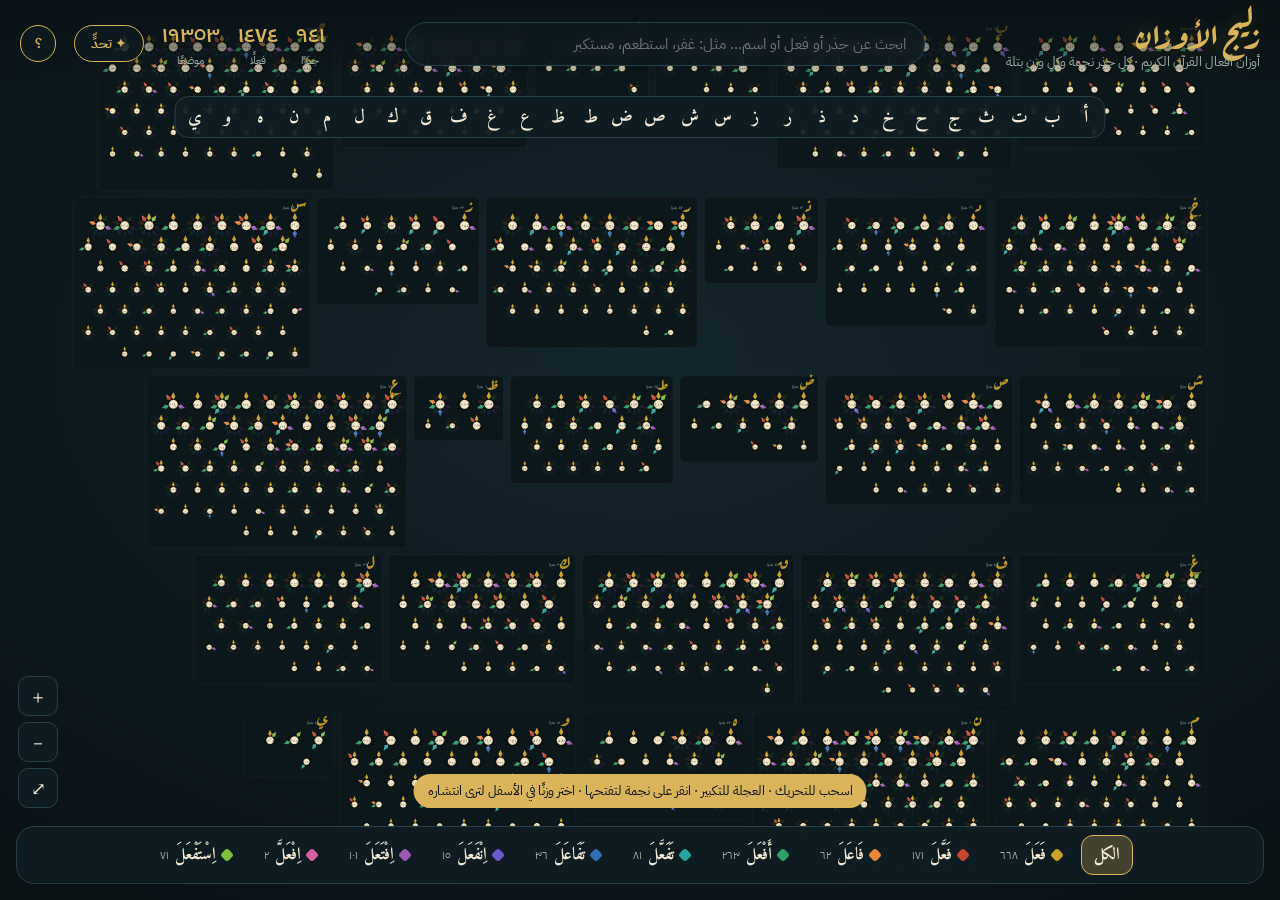
==== commit 7dc30d94: "Mobile app (Flutter, like chabaka): offline WebView over the bundled site, store pipelines for TestF" ====
--- a/index.html
+++ b/index.html
@@ -2,12 +2,10 @@
 <html lang="ar" dir="rtl">
 <head>
 <meta charset="utf-8">
-<meta name="viewport" content="width=device-width, initial-scale=1, maximum-scale=1">
+<meta name="viewport" content="width=device-width, initial-scale=1, maximum-scale=1, viewport-fit=cover">
 <title>زليج الأوزان</title>
 <meta name="description" content="أوزان الأفعال العربية ومشتقاتها في القرآن الكريم، مرسومة جدارًا من الزليج: كل جذر نجمة، وكل وزن بتلة">
-<link rel="preconnect" href="https://fonts.googleapis.com">
-<link rel="preconnect" href="https://fonts.gstatic.com" crossorigin>
-<link href="https://fonts.googleapis.com/css2?family=Amiri:wght@400;700&family=Amiri+Quran&family=Aref+Ruqaa:wght@700&family=IBM+Plex+Sans+Arabic:wght@400;500;600&display=swap" rel="stylesheet">
+<link rel="stylesheet" href="css/fonts.css">
 <link rel="stylesheet" href="css/style.css">
 </head>
 <body>
--- a/css/fonts.css
+++ b/css/fonts.css
@@ -0,0 +1,113 @@
+/* polices embarquées (Google Fonts, licence OFL) — fonctionnement hors ligne */
+@font-face {
+  font-family: 'Amiri';
+  font-style: normal;
+  font-weight: 400;
+  font-display: swap;
+  src: url(../fonts/Amiri-400-arabic.woff2) format('woff2');
+  unicode-range: U+0600-06FF, U+0750-077F, U+0870-0891, U+0897-08E1, U+08E3-08FF, U+200C-200E, U+2010-2011, U+204F, U+2E41, U+FB50-FDFF, U+FE70-FE74, U+FE76-FEFC, U+102E0-102FB, U+10E60-10E7E, U+10EC2-10EC7, U+10EC9-10EEE, U+10EF0-10EFF, U+1EE00-1EE03, U+1EE05-1EE1F, U+1EE21-1EE22, U+1EE24, U+1EE27, U+1EE29-1EE32, U+1EE34-1EE37, U+1EE39, U+1EE3B, U+1EE42, U+1EE47, U+1EE49, U+1EE4B, U+1EE4D-1EE4F, U+1EE51-1EE52, U+1EE54, U+1EE57, U+1EE59, U+1EE5B, U+1EE5D, U+1EE5F, U+1EE61-1EE62, U+1EE64, U+1EE67-1EE6A, U+1EE6C-1EE72, U+1EE74-1EE77, U+1EE79-1EE7C, U+1EE7E, U+1EE80-1EE89, U+1EE8B-1EE9B, U+1EEA1-1EEA3, U+1EEA5-1EEA9, U+1EEAB-1EEBB, U+1EEF0-1EEF1;
+}
+@font-face {
+  font-family: 'Amiri';
+  font-style: normal;
+  font-weight: 400;
+  font-display: swap;
+  src: url(../fonts/Amiri-400-latin.woff2) format('woff2');
+  unicode-range: U+0000-00FF, U+0131, U+0152-0153, U+02BB-02BC, U+02C6, U+02DA, U+02DC, U+0304, U+0308, U+0329, U+2000-206F, U+20AC, U+2122, U+2191, U+2193, U+2212, U+2215, U+FEFF, U+FFFD;
+}
+@font-face {
+  font-family: 'Amiri';
+  font-style: normal;
+  font-weight: 700;
+  font-display: swap;
+  src: url(../fonts/Amiri-700-arabic.woff2) format('woff2');
+  unicode-range: U+0600-06FF, U+0750-077F, U+0870-0891, U+0897-08E1, U+08E3-08FF, U+200C-200E, U+2010-2011, U+204F, U+2E41, U+FB50-FDFF, U+FE70-FE74, U+FE76-FEFC, U+102E0-102FB, U+10E60-10E7E, U+10EC2-10EC7, U+10EC9-10EEE, U+10EF0-10EFF, U+1EE00-1EE03, U+1EE05-1EE1F, U+1EE21-1EE22, U+1EE24, U+1EE27, U+1EE29-1EE32, U+1EE34-1EE37, U+1EE39, U+1EE3B, U+1EE42, U+1EE47, U+1EE49, U+1EE4B, U+1EE4D-1EE4F, U+1EE51-1EE52, U+1EE54, U+1EE57, U+1EE59, U+1EE5B, U+1EE5D, U+1EE5F, U+1EE61-1EE62, U+1EE64, U+1EE67-1EE6A, U+1EE6C-1EE72, U+1EE74-1EE77, U+1EE79-1EE7C, U+1EE7E, U+1EE80-1EE89, U+1EE8B-1EE9B, U+1EEA1-1EEA3, U+1EEA5-1EEA9, U+1EEAB-1EEBB, U+1EEF0-1EEF1;
+}
+@font-face {
+  font-family: 'Amiri';
+  font-style: normal;
+  font-weight: 700;
+  font-display: swap;
+  src: url(../fonts/Amiri-700-latin.woff2) format('woff2');
+  unicode-range: U+0000-00FF, U+0131, U+0152-0153, U+02BB-02BC, U+02C6, U+02DA, U+02DC, U+0304, U+0308, U+0329, U+2000-206F, U+20AC, U+2122, U+2191, U+2193, U+2212, U+2215, U+FEFF, U+FFFD;
+}
+@font-face {
+  font-family: 'Amiri Quran';
+  font-style: normal;
+  font-weight: 400;
+  font-display: swap;
+  src: url(../fonts/AmiriQuran-400-arabic.woff2) format('woff2');
+  unicode-range: U+0600-06FF, U+0750-077F, U+0870-0891, U+0897-08E1, U+08E3-08FF, U+200C-200E, U+2010-2011, U+204F, U+2E41, U+FB50-FDFF, U+FE70-FE74, U+FE76-FEFC, U+102E0-102FB, U+10E60-10E7E, U+10EC2-10EC7, U+10EC9-10EEE, U+10EF0-10EFF, U+1EE00-1EE03, U+1EE05-1EE1F, U+1EE21-1EE22, U+1EE24, U+1EE27, U+1EE29-1EE32, U+1EE34-1EE37, U+1EE39, U+1EE3B, U+1EE42, U+1EE47, U+1EE49, U+1EE4B, U+1EE4D-1EE4F, U+1EE51-1EE52, U+1EE54, U+1EE57, U+1EE59, U+1EE5B, U+1EE5D, U+1EE5F, U+1EE61-1EE62, U+1EE64, U+1EE67-1EE6A, U+1EE6C-1EE72, U+1EE74-1EE77, U+1EE79-1EE7C, U+1EE7E, U+1EE80-1EE89, U+1EE8B-1EE9B, U+1EEA1-1EEA3, U+1EEA5-1EEA9, U+1EEAB-1EEBB, U+1EEF0-1EEF1;
+}
+@font-face {
+  font-family: 'Amiri Quran';
+  font-style: normal;
+  font-weight: 400;
+  font-display: swap;
+  src: url(../fonts/AmiriQuran-400-latin.woff2) format('woff2');
+  unicode-range: U+0000-00FF, U+0131, U+0152-0153, U+02BB-02BC, U+02C6, U+02DA, U+02DC, U+0304, U+0308, U+0329, U+2000-206F, U+20AC, U+2122, U+2191, U+2193, U+2212, U+2215, U+FEFF, U+FFFD;
+}
+@font-face {
+  font-family: 'Aref Ruqaa';
+  font-style: normal;
+  font-weight: 700;
+  font-display: swap;
+  src: url(../fonts/ArefRuqaa-700-arabic.woff2) format('woff2');
+  unicode-range: U+0600-06FF, U+0750-077F, U+0870-0891, U+0897-08E1, U+08E3-08FF, U+200C-200E, U+2010-2011, U+204F, U+2E41, U+FB50-FDFF, U+FE70-FE74, U+FE76-FEFC, U+102E0-102FB, U+10E60-10E7E, U+10EC2-10EC7, U+10EC9-10EEE, U+10EF0-10EFF, U+1EE00-1EE03, U+1EE05-1EE1F, U+1EE21-1EE22, U+1EE24, U+1EE27, U+1EE29-1EE32, U+1EE34-1EE37, U+1EE39, U+1EE3B, U+1EE42, U+1EE47, U+1EE49, U+1EE4B, U+1EE4D-1EE4F, U+1EE51-1EE52, U+1EE54, U+1EE57, U+1EE59, U+1EE5B, U+1EE5D, U+1EE5F, U+1EE61-1EE62, U+1EE64, U+1EE67-1EE6A, U+1EE6C-1EE72, U+1EE74-1EE77, U+1EE79-1EE7C, U+1EE7E, U+1EE80-1EE89, U+1EE8B-1EE9B, U+1EEA1-1EEA3, U+1EEA5-1EEA9, U+1EEAB-1EEBB, U+1EEF0-1EEF1;
+}
+@font-face {
+  font-family: 'Aref Ruqaa';
+  font-style: normal;
+  font-weight: 700;
+  font-display: swap;
+  src: url(../fonts/ArefRuqaa-700-latin.woff2) format('woff2');
+  unicode-range: U+0000-00FF, U+0131, U+0152-0153, U+02BB-02BC, U+02C6, U+02DA, U+02DC, U+0304, U+0308, U+0329, U+2000-206F, U+20AC, U+2122, U+2191, U+2193, U+2212, U+2215, U+FEFF, U+FFFD;
+}
+@font-face {
+  font-family: 'IBM Plex Sans Arabic';
+  font-style: normal;
+  font-weight: 400;
+  font-display: swap;
+  src: url(../fonts/IBMPlexSansArabic-400-arabic.woff2) format('woff2');
+  unicode-range: U+0600-06FF, U+0750-077F, U+0870-0891, U+0897-08E1, U+08E3-08FF, U+200C-200E, U+2010-2011, U+204F, U+2E41, U+FB50-FDFF, U+FE70-FE74, U+FE76-FEFC, U+102E0-102FB, U+10E60-10E7E, U+10EC2-10EC7, U+10EC9-10EEE, U+10EF0-10EFF, U+1EE00-1EE03, U+1EE05-1EE1F, U+1EE21-1EE22, U+1EE24, U+1EE27, U+1EE29-1EE32, U+1EE34-1EE37, U+1EE39, U+1EE3B, U+1EE42, U+1EE47, U+1EE49, U+1EE4B, U+1EE4D-1EE4F, U+1EE51-1EE52, U+1EE54, U+1EE57, U+1EE59, U+1EE5B, U+1EE5D, U+1EE5F, U+1EE61-1EE62, U+1EE64, U+1EE67-1EE6A, U+1EE6C-1EE72, U+1EE74-1EE77, U+1EE79-1EE7C, U+1EE7E, U+1EE80-1EE89, U+1EE8B-1EE9B, U+1EEA1-1EEA3, U+1EEA5-1EEA9, U+1EEAB-1EEBB, U+1EEF0-1EEF1;
+}
+@font-face {
+  font-family: 'IBM Plex Sans Arabic';
+  font-style: normal;
+  font-weight: 400;
+  font-display: swap;
+  src: url(../fonts/IBMPlexSansArabic-400-latin.woff2) format('woff2');
+  unicode-range: U+0000-00FF, U+0131, U+0152-0153, U+02BB-02BC, U+02C6, U+02DA, U+02DC, U+0304, U+0308, U+0329, U+2000-206F, U+20AC, U+2122, U+2191, U+2193, U+2212, U+2215, U+FEFF, U+FFFD;
+}
+@font-face {
+  font-family: 'IBM Plex Sans Arabic';
+  font-style: normal;
+  font-weight: 500;
+  font-display: swap;
+  src: url(../fonts/IBMPlexSansArabic-500-arabic.woff2) format('woff2');
+  unicode-range: U+0600-06FF, U+0750-077F, U+0870-0891, U+0897-08E1, U+08E3-08FF, U+200C-200E, U+2010-2011, U+204F, U+2E41, U+FB50-FDFF, U+FE70-FE74, U+FE76-FEFC, U+102E0-102FB, U+10E60-10E7E, U+10EC2-10EC7, U+10EC9-10EEE, U+10EF0-10EFF, U+1EE00-1EE03, U+1EE05-1EE1F, U+1EE21-1EE22, U+1EE24, U+1EE27, U+1EE29-1EE32, U+1EE34-1EE37, U+1EE39, U+1EE3B, U+1EE42, U+1EE47, U+1EE49, U+1EE4B, U+1EE4D-1EE4F, U+1EE51-1EE52, U+1EE54, U+1EE57, U+1EE59, U+1EE5B, U+1EE5D, U+1EE5F, U+1EE61-1EE62, U+1EE64, U+1EE67-1EE6A, U+1EE6C-1EE72, U+1EE74-1EE77, U+1EE79-1EE7C, U+1EE7E, U+1EE80-1EE89, U+1EE8B-1EE9B, U+1EEA1-1EEA3, U+1EEA5-1EEA9, U+1EEAB-1EEBB, U+1EEF0-1EEF1;
+}
+@font-face {
+  font-family: 'IBM Plex Sans Arabic';
+  font-style: normal;
+  font-weight: 500;
+  font-display: swap;
+  src: url(../fonts/IBMPlexSansArabic-500-latin.woff2) format('woff2');
+  unicode-range: U+0000-00FF, U+0131, U+0152-0153, U+02BB-02BC, U+02C6, U+02DA, U+02DC, U+0304, U+0308, U+0329, U+2000-206F, U+20AC, U+2122, U+2191, U+2193, U+2212, U+2215, U+FEFF, U+FFFD;
+}
+@font-face {
+  font-family: 'IBM Plex Sans Arabic';
+  font-style: normal;
+  font-weight: 600;
+  font-display: swap;
+  src: url(../fonts/IBMPlexSansArabic-600-arabic.woff2) format('woff2');
+  unicode-range: U+0600-06FF, U+0750-077F, U+0870-0891, U+0897-08E1, U+08E3-08FF, U+200C-200E, U+2010-2011, U+204F, U+2E41, U+FB50-FDFF, U+FE70-FE74, U+FE76-FEFC, U+102E0-102FB, U+10E60-10E7E, U+10EC2-10EC7, U+10EC9-10EEE, U+10EF0-10EFF, U+1EE00-1EE03, U+1EE05-1EE1F, U+1EE21-1EE22, U+1EE24, U+1EE27, U+1EE29-1EE32, U+1EE34-1EE37, U+1EE39, U+1EE3B, U+1EE42, U+1EE47, U+1EE49, U+1EE4B, U+1EE4D-1EE4F, U+1EE51-1EE52, U+1EE54, U+1EE57, U+1EE59, U+1EE5B, U+1EE5D, U+1EE5F, U+1EE61-1EE62, U+1EE64, U+1EE67-1EE6A, U+1EE6C-1EE72, U+1EE74-1EE77, U+1EE79-1EE7C, U+1EE7E, U+1EE80-1EE89, U+1EE8B-1EE9B, U+1EEA1-1EEA3, U+1EEA5-1EEA9, U+1EEAB-1EEBB, U+1EEF0-1EEF1;
+}
+@font-face {
+  font-family: 'IBM Plex Sans Arabic';
+  font-style: normal;
+  font-weight: 600;
+  font-display: swap;
+  src: url(../fonts/IBMPlexSansArabic-600-latin.woff2) format('woff2');
+  unicode-range: U+0000-00FF, U+0131, U+0152-0153, U+02BB-02BC, U+02C6, U+02DA, U+02DC, U+0304, U+0308, U+0329, U+2000-206F, U+20AC, U+2122, U+2191, U+2193, U+2212, U+2215, U+FEFF, U+FFFD;
+}
--- a/css/style.css
+++ b/css/style.css
@@ -199,3 +199,19 @@
 .about li{margin-bottom:6px}
 .tip i{font-style:normal;font-family:var(--f-q);font-size:15px}
 @media (max-width:820px){ .abc{top:112px} .stats div:nth-child(3){display:none} }
+
+/* zones sûres (encoche, barre d'accueil) — app mobile et Safari */
+.top{padding-top:max(14px,env(safe-area-inset-top))}
+.filters{bottom:calc(16px + env(safe-area-inset-bottom))}
+.zoom{bottom:calc(92px + env(safe-area-inset-bottom))}
+.back{top:max(14px,env(safe-area-inset-top))}
+.rose-panel{padding-bottom:calc(22px + env(safe-area-inset-bottom))}
+.abc{top:calc(96px + env(safe-area-inset-top))}
+@media (max-width:820px){
+  .top{padding-top:max(10px,env(safe-area-inset-top))}
+  .filters{bottom:calc(8px + env(safe-area-inset-bottom))}
+  .zoom{bottom:calc(84px + env(safe-area-inset-bottom))}
+  .abc{top:calc(112px + env(safe-area-inset-top))}
+  .rose-stage{padding-top:calc(44px + env(safe-area-inset-top))}
+  .side{bottom:calc(76px + env(safe-area-inset-bottom))}
+}
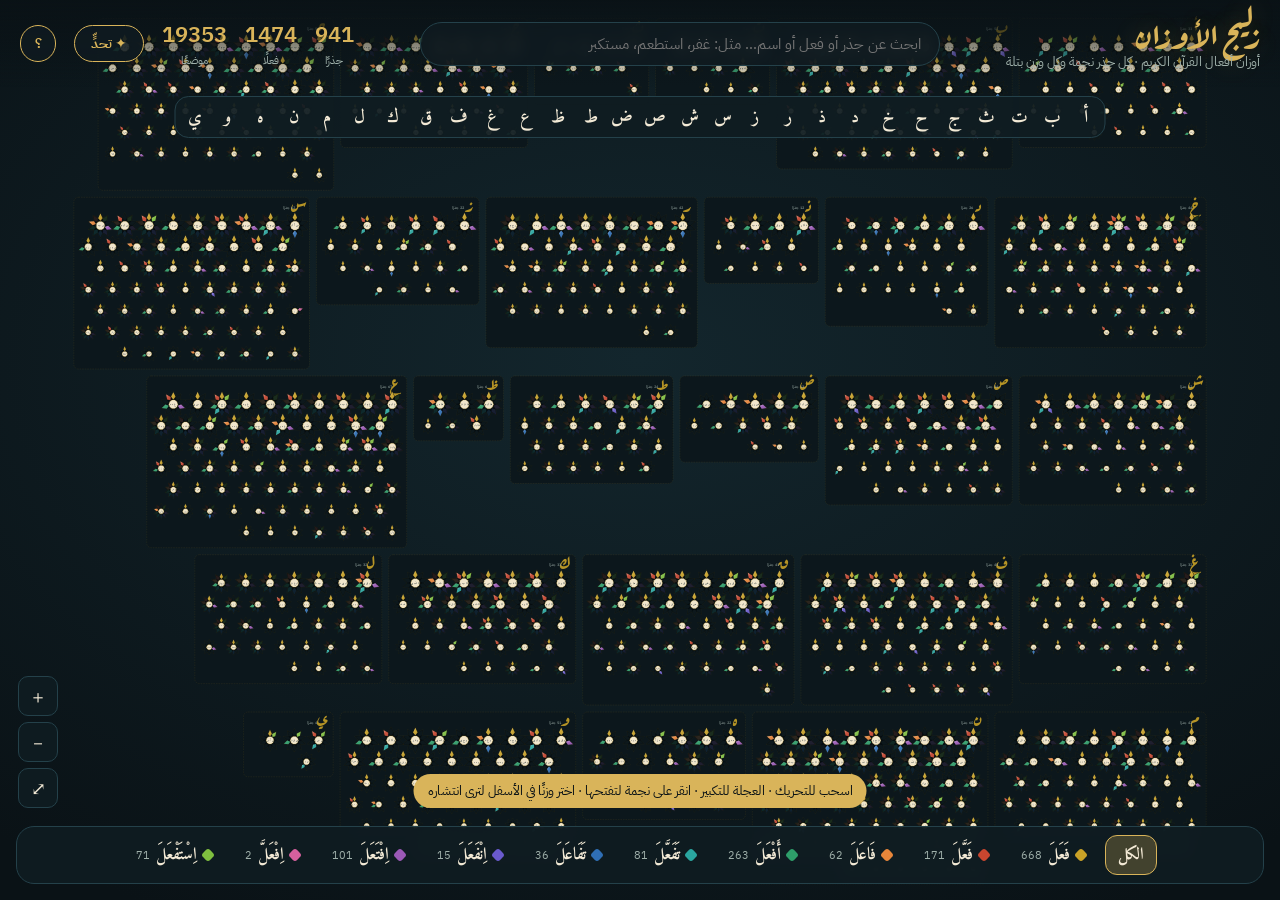
==== commit c6cdbe14: "Use Western digits (0123) instead of Arabic-Indic digits across the site, app and store texts Co-Aut" ====
--- a/index.html
+++ b/index.html
@@ -22,9 +22,9 @@
     <div id="results" class="results hidden"></div>
   </div>
   <div class="stats">
-    <div><b id="sRoots">٠</b><span>جذرًا</span></div>
-    <div><b id="sVerbs">٠</b><span>فعلًا</span></div>
-    <div><b id="sTokens">٠</b><span>موضعًا</span></div>
+    <div><b id="sRoots">0</b><span>جذرًا</span></div>
+    <div><b id="sVerbs">0</b><span>فعلًا</span></div>
+    <div><b id="sTokens">0</b><span>موضعًا</span></div>
     <button id="quizBtn" class="pill">✦ تحدٍّ</button>
     <button id="aboutBtn" class="pill round" aria-label="عن الموقع">؟</button>
   </div>
@@ -53,7 +53,7 @@
 <div id="quiz" class="quiz hidden">
   <div class="quiz-box">
     <button class="x" aria-label="إغلاق">✕</button>
-    <div class="quiz-head"><span>النقاط <b id="qScore">٠</b> / <b id="qTotal">٠</b></span><span>🔥 <b id="qStreak">٠</b></span></div>
+    <div class="quiz-head"><span>النقاط <b id="qScore">0</b> / <b id="qTotal">0</b></span><span>🔥 <b id="qStreak">0</b></span></div>
     <div id="quizCard"></div>
   </div>
 </div>
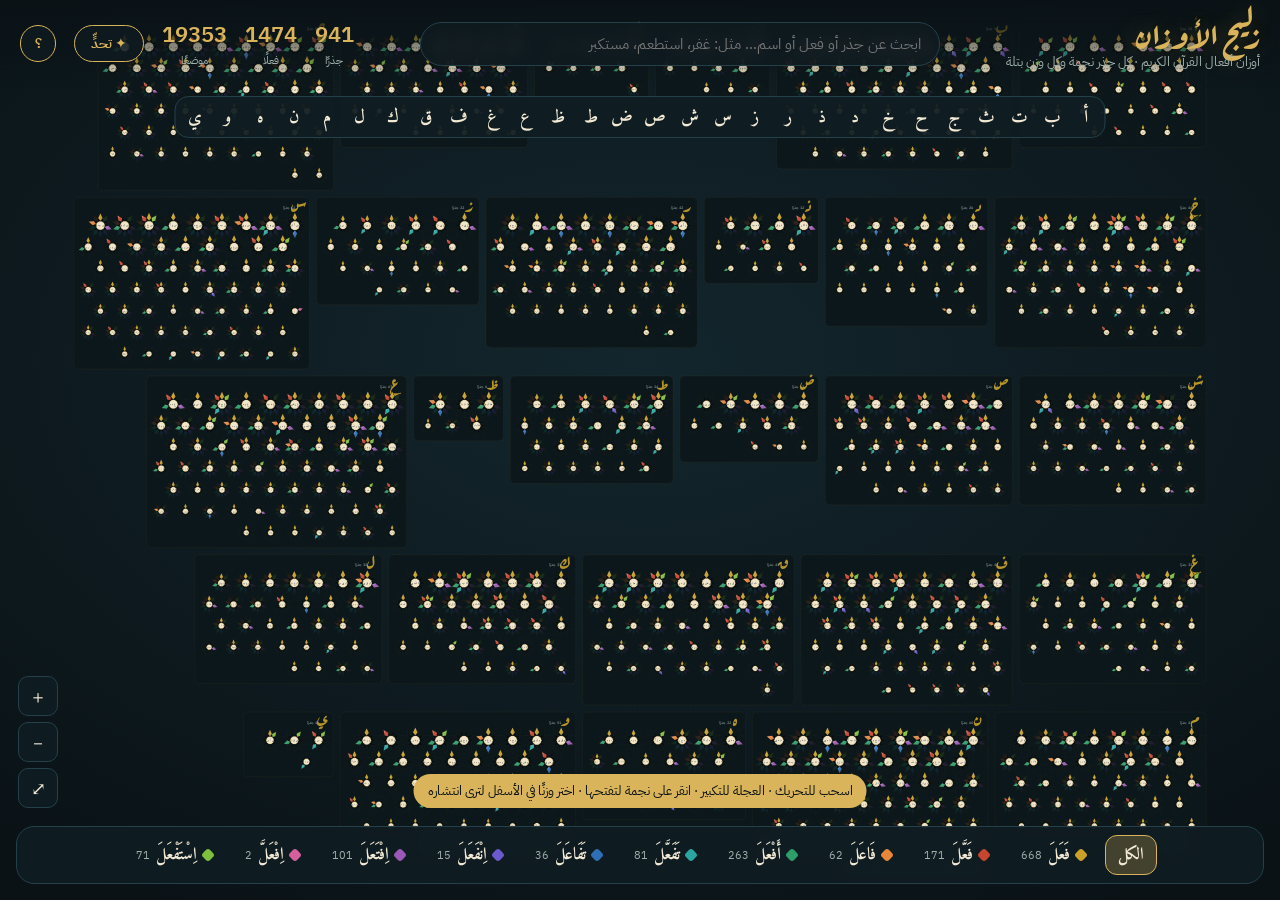
==== commit a0675d97: "Cache-bust CSS/JS so updates show without a hard refresh Co-Authored-By: Claude Opus 5.5 <noreply@an" ====
--- a/index.html
+++ b/index.html
@@ -5,8 +5,8 @@
 <meta name="viewport" content="width=device-width, initial-scale=1, maximum-scale=1, viewport-fit=cover">
 <title>زليج الأوزان</title>
 <meta name="description" content="أوزان الأفعال العربية ومشتقاتها في القرآن الكريم، مرسومة جدارًا من الزليج: كل جذر نجمة، وكل وزن بتلة">
-<link rel="stylesheet" href="css/fonts.css">
-<link rel="stylesheet" href="css/style.css">
+<link rel="stylesheet" href="css/fonts.css?v=202611230831">
+<link rel="stylesheet" href="css/style.css?v=202611230831">
 </head>
 <body>
 <svg id="wall" aria-label="جدار الأوزان"></svg>
@@ -77,8 +77,8 @@
 
 <div id="tip" class="tip hidden"></div>
 
-<script src="js/data.js"></script>
-<script src="js/morph.js"></script>
-<script src="js/app.js"></script>
+<script src="js/data.js?v=202611230831"></script>
+<script src="js/morph.js?v=202611230831"></script>
+<script src="js/app.js?v=202611230831"></script>
 </body>
 </html>
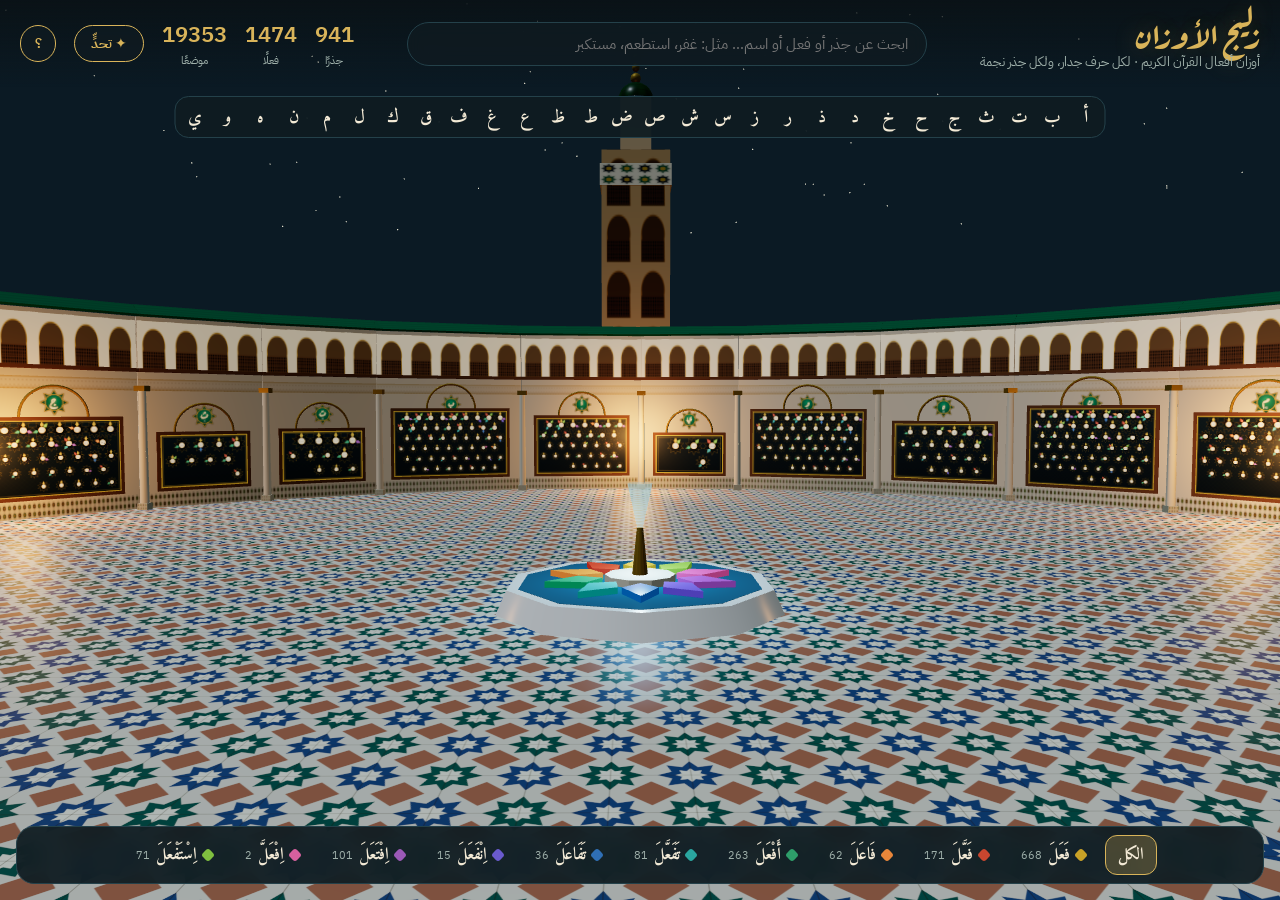
==== commit 40b88f85: "Riad: 3D courtyard home page whose walls are the zellige letter panels, star fountain of the ten awz" ====
--- a/index.html
+++ b/index.html
@@ -5,17 +5,18 @@
 <meta name="viewport" content="width=device-width, initial-scale=1, maximum-scale=1, viewport-fit=cover">
 <title>زليج الأوزان</title>
 <meta name="description" content="أوزان الأفعال العربية ومشتقاتها في القرآن الكريم، مرسومة جدارًا من الزليج: كل جذر نجمة، وكل وزن بتلة">
-<link rel="stylesheet" href="css/fonts.css?v=202611230831">
-<link rel="stylesheet" href="css/style.css?v=202611230831">
+<link rel="stylesheet" href="css/fonts.css?v=202611230916">
+<link rel="stylesheet" href="css/style.css?v=202611230916">
 </head>
-<body>
+<body class="riad">
+<canvas id="riadCanvas" aria-label="رياض الأوزان"></canvas>
 <svg id="wall" aria-label="جدار الأوزان"></svg>
 <div id="loading" class="loading">جارٍ رصّ الزليج…</div>
 
 <header class="hud top">
   <div class="brand">
     <h1>زليج الأوزان</h1>
-    <p>أوزان أفعال القرآن الكريم · كل جذر نجمة وكل وزن بتلة</p>
+    <p>أوزان أفعال القرآن الكريم · لكل حرف جدار، ولكل جذر نجمة</p>
   </div>
   <div class="search">
     <input id="q" type="search" placeholder="ابحث عن جذر أو فعل أو اسم… مثل: غفر، استطعم، مستكبر" autocomplete="off">
@@ -38,7 +39,9 @@
   <button data-z="fit" aria-label="ملء الشاشة">⤢</button>
 </div>
 
-<div class="hud hint" id="hint">اسحب للتحريك · العجلة للتكبير · انقر على نجمة لتفتحها · اختر وزنًا في الأسفل لترى انتشاره</div>
+<div class="hud hint" id="hint"><span class="in-riad">اسحب للدوران في الرياض · انقر على جدار لتدخله · انقر على بتلة في النافورة لتضيء وزنها</span><span class="in-wall">اسحب للتحريك · العجلة للتكبير · انقر على نجمة لتفتحها</span></div>
+<button id="enterBtn" class="hud enterwall hidden"></button>
+<button id="toRiad" class="hud toriad">← الرياض</button>
 
 <nav class="hud filters" id="filters"></nav>
 
@@ -77,8 +80,9 @@
 
 <div id="tip" class="tip hidden"></div>
 
-<script src="js/data.js?v=202611230831"></script>
-<script src="js/morph.js?v=202611230831"></script>
-<script src="js/app.js?v=202611230831"></script>
+<script src="js/data.js?v=202611230916"></script>
+<script src="js/morph.js?v=202611230916"></script>
+<script src="js/app.js?v=202611230916"></script>
+<script type="module" src="js/riad.js?v=202611230916"></script>
 </body>
 </html>
--- a/css/style.css
+++ b/css/style.css
@@ -215,3 +215,15 @@
   .rose-stage{padding-top:calc(44px + env(safe-area-inset-top))}
   .side{bottom:calc(76px + env(safe-area-inset-bottom))}
 }
+
+/* ===== رياض الأوزان (مجسّم) ===== */
+#riadCanvas{position:fixed;inset:0;width:100%;height:100%;touch-action:none;cursor:grab;display:block}
+body:not(.riad) #riadCanvas{display:none}
+body.riad #wall, body.riad .zoom{display:none}
+body.riad .in-wall, body:not(.riad) .in-riad{display:none}
+.toriad{top:calc(150px + env(safe-area-inset-top));right:20px;font:600 14px var(--f-ui);color:var(--gold);background:var(--panel);border:1px solid var(--gold);border-radius:999px;padding:7px 16px;cursor:pointer}
+body.riad .toriad{display:none}
+.enterwall{bottom:calc(92px + env(safe-area-inset-bottom));right:50%;transform:translateX(50%);font:600 16px var(--f-ui);color:#0a1216;background:var(--gold);border:0;border-radius:999px;padding:10px 22px;cursor:pointer;box-shadow:0 0 24px #d9b45a66;white-space:nowrap}
+.enterwall b{font:700 20px var(--f-t)}
+body.riad .hint{bottom:calc(140px + env(safe-area-inset-bottom))}
+@media (max-width:820px){ .toriad{top:calc(160px + env(safe-area-inset-top));right:12px} .enterwall{bottom:calc(84px + env(safe-area-inset-bottom))} }
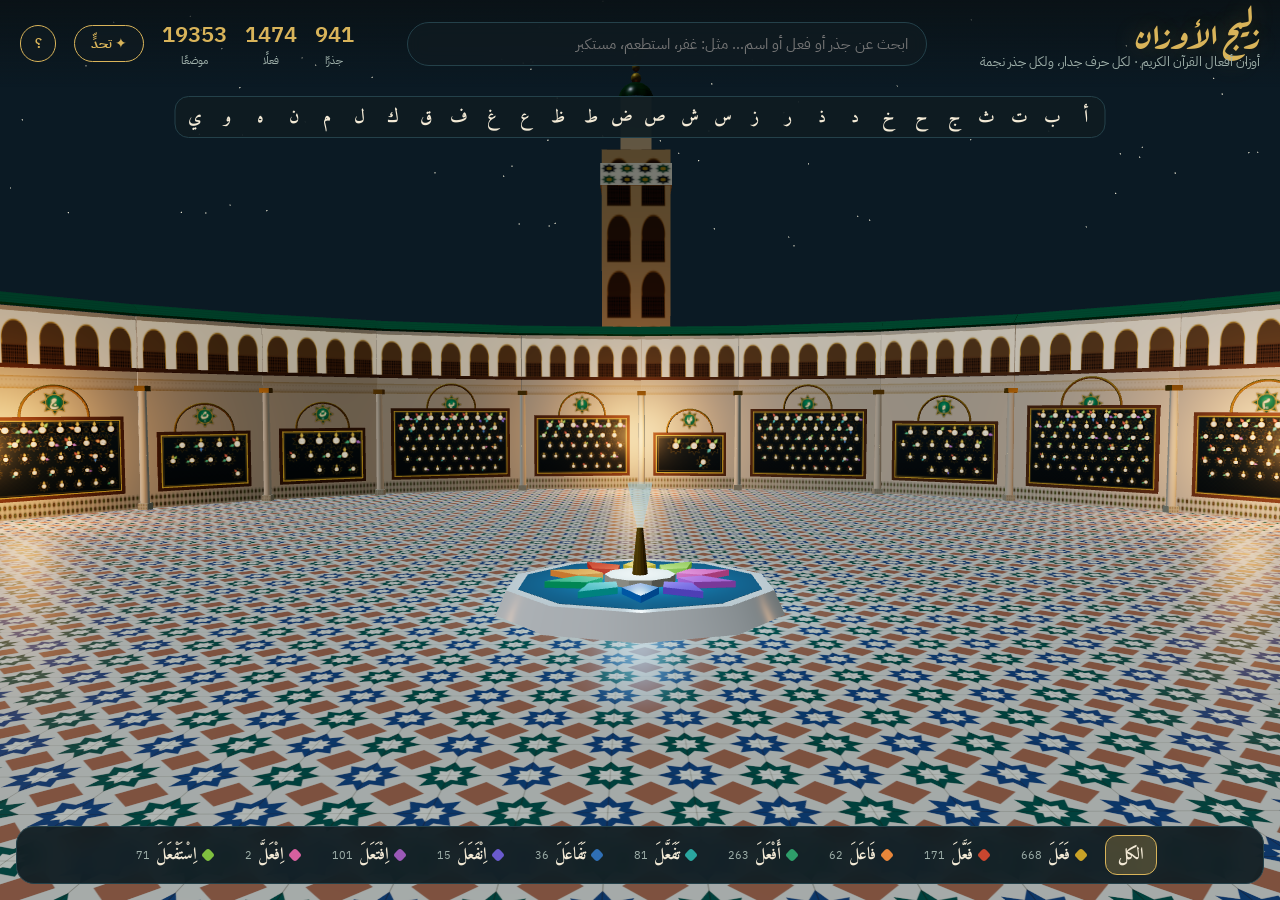
==== commit 43e1be39: "Riad is the only home page: entering a wall shows that letter's wall only, no flat overview; fallbac" ====
--- a/index.html
+++ b/index.html
@@ -5,8 +5,8 @@
 <meta name="viewport" content="width=device-width, initial-scale=1, maximum-scale=1, viewport-fit=cover">
 <title>زليج الأوزان</title>
 <meta name="description" content="أوزان الأفعال العربية ومشتقاتها في القرآن الكريم، مرسومة جدارًا من الزليج: كل جذر نجمة، وكل وزن بتلة">
-<link rel="stylesheet" href="css/fonts.css?v=202611230916">
-<link rel="stylesheet" href="css/style.css?v=202611230916">
+<link rel="stylesheet" href="css/fonts.css?v=202611230950">
+<link rel="stylesheet" href="css/style.css?v=202611230950">
 </head>
 <body class="riad">
 <canvas id="riadCanvas" aria-label="رياض الأوزان"></canvas>
@@ -80,9 +80,9 @@
 
 <div id="tip" class="tip hidden"></div>
 
-<script src="js/data.js?v=202611230916"></script>
-<script src="js/morph.js?v=202611230916"></script>
-<script src="js/app.js?v=202611230916"></script>
-<script type="module" src="js/riad.js?v=202611230916"></script>
+<script src="js/data.js?v=202611230950"></script>
+<script src="js/morph.js?v=202611230950"></script>
+<script src="js/app.js?v=202611230950"></script>
+<script type="module" src="js/riad.js?v=202611230950"></script>
 </body>
 </html>
--- a/css/style.css
+++ b/css/style.css
@@ -227,3 +227,4 @@
 .enterwall b{font:700 20px var(--f-t)}
 body.riad .hint{bottom:calc(140px + env(safe-area-inset-bottom))}
 @media (max-width:820px){ .toriad{top:calc(160px + env(safe-area-inset-top));right:12px} .enterwall{bottom:calc(84px + env(safe-area-inset-bottom))} }
+body.no3d .toriad{display:none}
